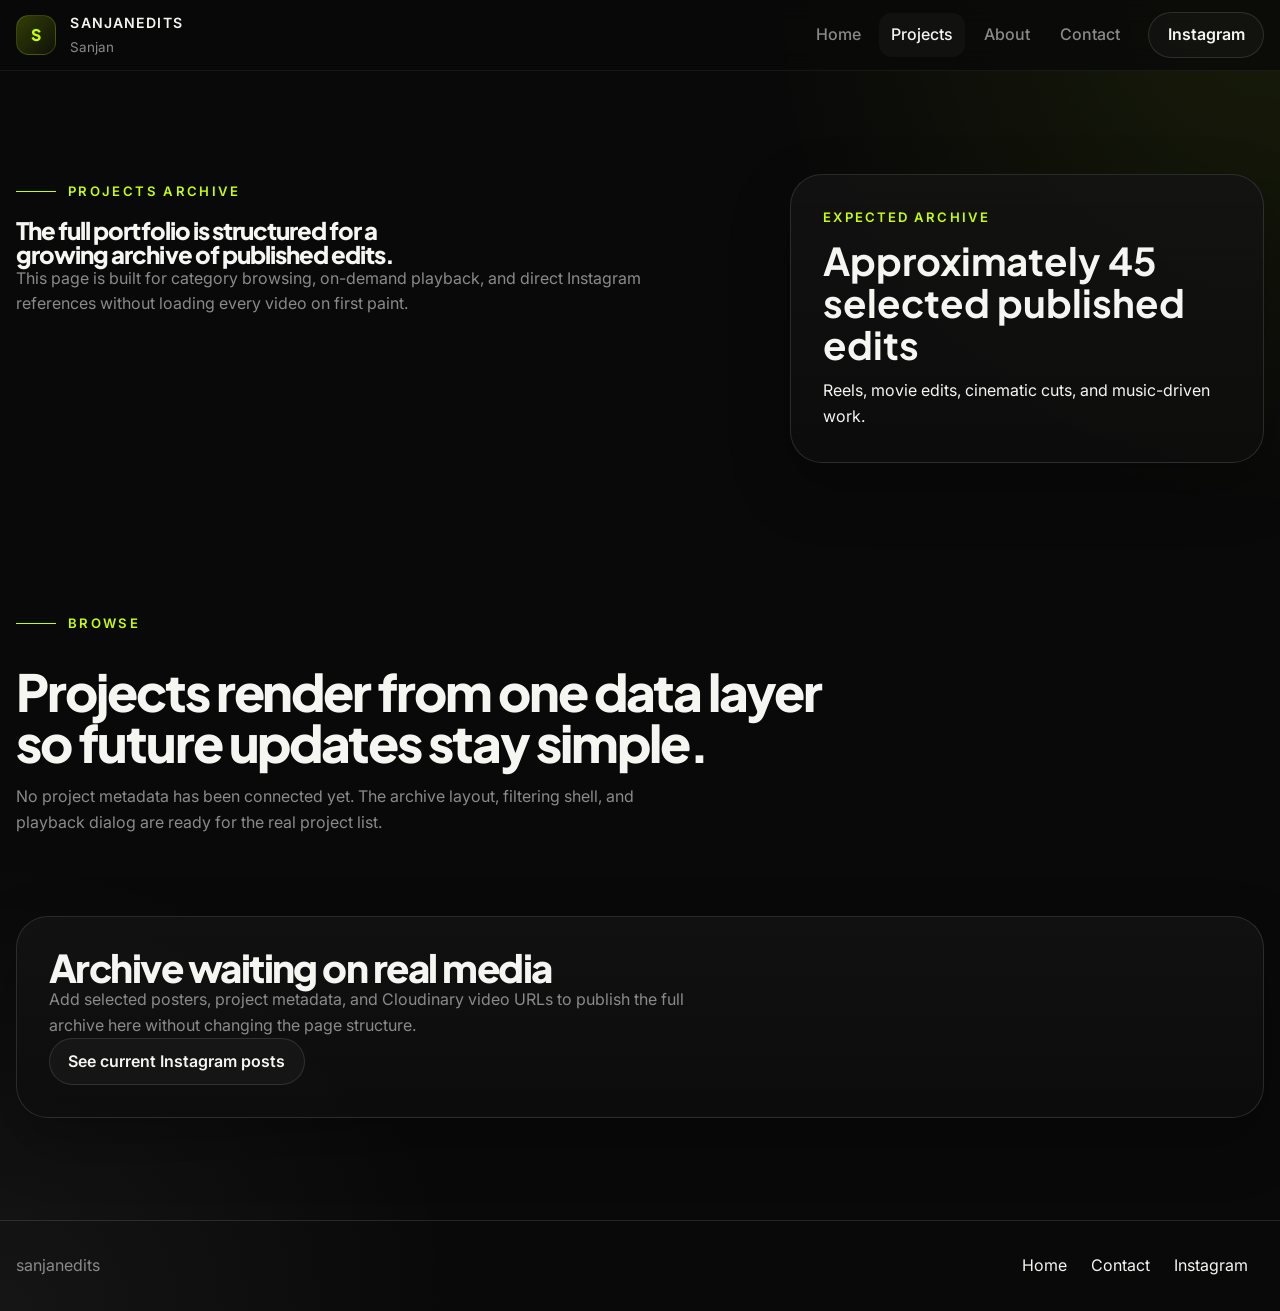
==== projects.html @ 279dae62 "My video editing portfolio" ====
<!doctype html>
<html lang="en">
<head>
    <meta charset="utf-8">
    <meta name="viewport" content="width=device-width, initial-scale=1">
    <title>Projects - sanjanedits</title>
    <meta
        name="description"
        content="Projects archive for sanjanedits, built to browse selected short-form, cinematic, movie, and music-driven edits."
    >
    <meta name="theme-color" content="#090909">
    <meta property="og:title" content="Projects - sanjanedits">
    <meta
        property="og:description"
        content="Projects archive for sanjanedits, built to browse selected short-form, cinematic, movie, and music-driven edits."
    >
    <meta property="og:type" content="website">
    <meta property="og:image" content="./assets/images/icons/social-preview.svg">
    <link rel="icon" href="./favicon.svg" type="image/svg+xml">
    <link rel="stylesheet" href="https://fonts.googleapis.com/css2?family=Inter:wght@400;500;600&family=Plus+Jakarta+Sans:wght@700;800&display=swap">
    <link rel="stylesheet" href="./css/base.css">
    <link rel="stylesheet" href="./css/layout.css">
    <link rel="stylesheet" href="./css/components.css">
    <link rel="stylesheet" href="./css/sections.css">
    <link rel="stylesheet" href="./css/animations.css">
    <link rel="stylesheet" href="./css/responsive.css">
</head>
<body class="page page--projects">
    <a class="skip-link" href="#main-content">Skip to main content</a>

    <header class="site-header">
        <div class="container site-header__inner">
            <a class="site-brand" href="./index.html" aria-label="sanjanedits home">
                <span class="site-brand__mark" aria-hidden="true">S</span>
                <span class="site-brand__text">
                    <span class="site-brand__name">sanjanedits</span>
                    <span class="site-brand__sub">Sanjan</span>
                </span>
            </a>

            <nav class="site-nav" aria-label="Primary" data-nav>
                <button
                    class="site-nav__toggle"
                    type="button"
                    aria-expanded="false"
                    aria-controls="site-nav-menu"
                    data-nav-toggle
                >
                    <span class="site-nav__toggle-line" aria-hidden="true"></span>
                    <span class="site-nav__toggle-label">Menu</span>
                </button>

                <div class="site-nav__panel" id="site-nav-menu" data-nav-panel>
                    <ul class="site-nav__list">
                        <li><a href="./index.html">Home</a></li>
                        <li><a href="./projects.html" aria-current="page">Projects</a></li>
                        <li><a href="./index.html#about">About</a></li>
                        <li><a href="./index.html#contact">Contact</a></li>
                    </ul>
                </div>
            </nav>

            <a class="button button--nav" href="https://www.instagram.com/sanjanedits/">Instagram</a>
        </div>
    </header>

    <main id="main-content">
        <section class="archive-hero section" aria-labelledby="archive-heading">
            <div class="container archive-hero__layout">
                <div class="archive-hero__content" data-reveal>
                    <p class="section-kicker">Projects Archive</p>
                    <h1 id="archive-heading">The full portfolio is structured for a growing archive of published edits.</h1>
                    <p>
                        This page is built for category browsing, on-demand playback, and direct Instagram references
                        without loading every video on first paint.
                    </p>
                </div>

                <div class="archive-hero__summary" data-reveal>
                    <p>Expected archive</p>
                    <strong>Approximately 45 selected published edits</strong>
                    <span>Reels, movie edits, cinematic cuts, and music-driven work.</span>
                </div>
            </div>
        </section>

        <section class="archive section" aria-labelledby="archive-grid-heading">
            <div class="container">
                <div class="section-heading" data-reveal>
                    <p class="section-kicker">Browse</p>
                    <h2 id="archive-grid-heading">Projects render from one data layer so future updates stay simple.</h2>
                    <p data-project-status>
                        No project metadata has been connected yet. The archive layout, filtering shell, and playback
                        dialog are ready for the real project list.
                    </p>
                </div>

                <div class="filter-bar" data-filter-bar></div>

                <div class="projects-grid projects-grid--empty" data-project-grid>
                    <article class="empty-state" data-reveal>
                        <h3>Archive waiting on real media</h3>
                        <p>
                            Add selected posters, project metadata, and Cloudinary video URLs to publish the full archive
                            here without changing the page structure.
                        </p>
                        <a class="button button--secondary" href="https://www.instagram.com/sanjanedits/">See current Instagram posts</a>
                    </article>
                </div>
            </div>
        </section>
    </main>

    <footer class="site-footer">
        <div class="container site-footer__inner">
            <p>sanjanedits</p>
            <nav aria-label="Footer">
                <ul class="site-footer__list">
                    <li><a href="./index.html">Home</a></li>
                    <li><a href="./index.html#contact">Contact</a></li>
                    <li><a href="https://www.instagram.com/sanjanedits/">Instagram</a></li>
                </ul>
            </nav>
        </div>
    </footer>

    <dialog class="video-dialog" id="video-dialog" aria-labelledby="video-dialog-title">
        <div class="video-dialog__surface">
            <button class="video-dialog__close" type="button" aria-label="Close video" data-action="close-video">
                Close
            </button>

            <div class="video-dialog__body">
                <div class="video-dialog__media">
                    <video
                        class="video-dialog__video"
                        controls
                        playsinline
                        preload="none"
                        data-video-element
                        hidden
                    ></video>

                    <div class="video-dialog__fallback" data-video-fallback>
                        <span class="video-dialog__fallback-mark">MEDIA SLOT</span>
                    </div>
                </div>

                <div class="video-dialog__content">
                    <p class="video-dialog__eyebrow" id="video-dialog-status">Portfolio playback</p>
                    <h2 class="video-dialog__title" id="video-dialog-title">Media slot</h2>
                    <p class="video-dialog__description" data-video-description>
                        Add a poster and Cloudinary delivery URL to publish this edit.
                    </p>

                    <div class="video-dialog__actions">
                        <button class="button button--secondary" type="button" data-video-retry hidden>Retry</button>
                        <a class="button button--text" href="https://www.instagram.com/sanjanedits/" data-video-instagram hidden>
                            View on Instagram
                        </a>
                    </div>
                </div>
            </div>
        </div>
    </dialog>

    <script type="module" src="./js/main.js"></script>
</body>
</html>
---- css/base.css ----
@layer reset, base, layout, components, sections, utilities, responsive;

@layer reset {
    *,
    *::before,
    *::after {
        box-sizing: border-box;
    }

    html {
        scroll-behavior: smooth;
    }

    body,
    h1,
    h2,
    h3,
    p,
    ul,
    dl {
        margin: 0;
    }

    ul {
        padding: 0;
        list-style: none;
    }

    img,
    svg,
    video {
        display: block;
        max-width: 100%;
    }

    button,
    input,
    textarea,
    select {
        font: inherit;
    }

    button {
        border: 0;
        background: none;
    }

    a {
        color: inherit;
        text-decoration: none;
    }
}

@layer base {
    :root {
        color-scheme: dark;

        --color-bg: #090909;
        --color-bg-elevated: #111111;
        --color-bg-soft: #171717;
        --color-line: rgba(245, 245, 242, 0.12);
        --color-line-strong: rgba(245, 245, 242, 0.2);
        --color-text-primary: #f5f5f2;
        --color-text-secondary: #8a8a8a;
        --color-accent: #c8ff00;
        --color-accent-soft: rgba(200, 255, 0, 0.12);
        --color-overlay: rgba(9, 9, 9, 0.78);

        --font-display: "Plus Jakarta Sans", "Segoe UI", sans-serif;
        --font-body: "Inter", "Segoe UI", sans-serif;

        --space-1: 0.25rem;
        --space-2: 0.5rem;
        --space-3: 0.75rem;
        --space-4: 1rem;
        --space-5: 1.5rem;
        --space-6: 2rem;
        --space-7: 3rem;
        --space-8: 4rem;
        --space-9: 6rem;
        --space-10: 8rem;

        --radius-sm: 0.5rem;
        --radius-md: 1rem;
        --radius-lg: 1.5rem;
        --radius-xl: 2rem;

        --container-max: 78rem;
        --content-max: 42rem;
        --header-height: 5rem;

        --shadow-soft: 0 24px 60px rgba(0, 0, 0, 0.28);
        --ease-standard: cubic-bezier(0.2, 0.8, 0.2, 1);
        --duration-fast: 180ms;
        --duration-medium: 260ms;
    }

    html {
        min-height: 100%;
        background:
            radial-gradient(circle at top right, rgba(200, 255, 0, 0.08), transparent 28%),
            radial-gradient(circle at bottom left, rgba(245, 245, 242, 0.05), transparent 25%),
            var(--color-bg);
    }

    body {
        min-height: 100dvh;
        background: transparent;
        color: var(--color-text-primary);
        font-family: var(--font-body);
        font-size: 1rem;
        line-height: 1.6;
        -webkit-font-smoothing: antialiased;
        text-rendering: optimizeLegibility;
    }

    main {
        display: block;
    }

    p {
        color: var(--color-text-secondary);
        max-width: 68ch;
    }

    h1,
    h2,
    h3 {
        font-family: var(--font-display);
        font-weight: 800;
        line-height: 1;
        letter-spacing: -0.04em;
        text-wrap: balance;
    }

    h2 {
        font-size: clamp(2rem, 4vw, 3.75rem);
    }

    h3 {
        font-size: clamp(1.3rem, 2vw, 1.8rem);
    }

    strong {
        color: var(--color-text-primary);
    }

    ::selection {
        background: var(--color-accent);
        color: var(--color-bg);
    }

    :focus-visible {
        outline: 2px solid var(--color-accent);
        outline-offset: 4px;
    }

    [id] {
        scroll-margin-top: calc(var(--header-height) + var(--space-6));
    }

    .skip-link {
        position: fixed;
        inset-block-start: var(--space-3);
        inset-inline-start: var(--space-3);
        z-index: 20;
        padding: 0.8rem 1rem;
        border-radius: var(--radius-sm);
        background: var(--color-accent);
        color: var(--color-bg);
        transform: translateY(-160%);
        transition: transform var(--duration-fast) var(--ease-standard);
    }

    .skip-link:focus-visible {
        transform: translateY(0);
        outline-color: var(--color-text-primary);
    }

    .section {
        padding-block: clamp(4rem, 8vw, 7rem);
    }

    .section-kicker {
        display: inline-flex;
        align-items: center;
        gap: var(--space-3);
        margin-block-end: var(--space-4);
        color: var(--color-accent);
        font-size: 0.82rem;
        font-weight: 600;
        letter-spacing: 0.18em;
        text-transform: uppercase;
    }

    .section-kicker::before {
        content: "";
        inline-size: 2.5rem;
        block-size: 1px;
        background: currentColor;
    }

    .section-heading {
        display: grid;
        gap: var(--space-4);
        margin-block-end: clamp(2rem, 4vw, 3rem);
    }

    .section-heading p:last-child {
        max-width: var(--content-max);
    }

    .chip {
        display: inline-flex;
        align-items: center;
        min-block-size: 2.5rem;
        padding-inline: 1rem;
        border: 1px solid var(--color-line);
        border-radius: 999px;
        background: rgba(255, 255, 255, 0.02);
        color: var(--color-text-primary);
        font-size: 0.92rem;
    }

    .fact-list {
        display: grid;
        gap: var(--space-3);
        margin-block-start: var(--space-5);
    }

    .fact-list li {
        position: relative;
        padding-inline-start: 1.5rem;
        color: var(--color-text-primary);
    }

    .fact-list li::before {
        content: "";
        position: absolute;
        inset-inline-start: 0;
        inset-block-start: 0.72em;
        inline-size: 0.5rem;
        block-size: 0.5rem;
        border-radius: 50%;
        background: var(--color-accent);
    }
}
---- css/layout.css ----
@layer layout {
    .container {
        width: min(100% - 2rem, var(--container-max));
        margin-inline: auto;
    }

    .site-header__inner,
    .site-footer__inner {
        display: grid;
        grid-template-columns: auto 1fr auto;
        align-items: center;
        gap: var(--space-4);
    }

    .hero__layout,
    .showreel__layout,
    .philosophy__layout,
    .about__layout,
    .archive-hero__layout {
        display: grid;
        gap: clamp(2rem, 5vw, 4rem);
    }

    .capabilities-grid,
    .featured-grid,
    .philosophy__points {
        display: grid;
        gap: clamp(1rem, 2vw, 1.5rem);
    }

    .featured-grid {
        grid-template-columns: repeat(12, minmax(0, 1fr));
    }

    .project-card--primary {
        grid-column: span 12;
    }

    .project-card {
        grid-column: span 12;
    }

    .projects-grid {
        display: grid;
        gap: clamp(1rem, 2vw, 1.5rem);
    }

    .contact__panel {
        display: grid;
        gap: clamp(1.5rem, 4vw, 3rem);
    }

    .filter-bar {
        display: flex;
        flex-wrap: wrap;
        gap: 0.75rem;
        margin-block-end: var(--space-6);
    }
}
---- css/components.css ----
@layer components {
    .site-header {
        position: sticky;
        inset-block-start: 0;
        z-index: 10;
        padding-block: var(--space-3);
        backdrop-filter: blur(12px);
        background: rgba(9, 9, 9, 0.8);
        border-block-end: 1px solid rgba(245, 245, 242, 0.06);
    }

    .site-footer {
        padding-block: var(--space-6);
        border-block-start: 1px solid var(--color-line);
    }

    .site-footer__inner {
        align-items: start;
    }

    .site-footer__list {
        display: flex;
        flex-wrap: wrap;
        justify-content: flex-end;
        gap: 1rem 1.5rem;
    }

    .site-brand {
        display: inline-flex;
        align-items: center;
        gap: 0.9rem;
        min-block-size: 2.75rem;
    }

    .site-brand__mark {
        display: grid;
        place-items: center;
        inline-size: 2.5rem;
        block-size: 2.5rem;
        border-radius: 0.8rem;
        background: linear-gradient(135deg, rgba(200, 255, 0, 0.22), rgba(200, 255, 0, 0.04));
        border: 1px solid rgba(200, 255, 0, 0.18);
        color: var(--color-accent);
        font-family: var(--font-display);
        font-weight: 800;
    }

    .site-brand__text {
        display: grid;
        gap: 0.1rem;
    }

    .site-brand__name {
        color: var(--color-text-primary);
        font-weight: 600;
        letter-spacing: 0.08em;
        text-transform: uppercase;
        font-size: 0.88rem;
    }

    .site-brand__sub {
        color: var(--color-text-secondary);
        font-size: 0.84rem;
    }

    .site-nav {
        justify-self: end;
        position: relative;
    }

    .site-nav__toggle {
        display: inline-flex;
        align-items: center;
        gap: 0.75rem;
        min-block-size: 2.75rem;
        padding-inline: 1rem;
        border: 1px solid var(--color-line);
        border-radius: 999px;
        color: var(--color-text-primary);
        cursor: pointer;
    }

    .site-nav__toggle-line {
        position: relative;
        inline-size: 1.15rem;
        block-size: 1px;
        background: currentColor;
    }

    .site-nav__toggle-line::before,
    .site-nav__toggle-line::after {
        content: "";
        position: absolute;
        inset-inline-start: 0;
        inline-size: 1.15rem;
        block-size: 1px;
        background: currentColor;
    }

    .site-nav__toggle-line::before {
        inset-block-start: -0.32rem;
    }

    .site-nav__toggle-line::after {
        inset-block-start: 0.32rem;
    }

    .site-nav__panel {
        position: absolute;
        inset-inline: 1rem;
        inset-block-start: calc(100% - 0.5rem);
        display: none;
        padding: 1rem;
        border: 1px solid var(--color-line);
        border-radius: var(--radius-lg);
        background: rgba(17, 17, 17, 0.96);
        box-shadow: var(--shadow-soft);
    }

    .site-nav.is-open .site-nav__panel {
        display: block;
    }

    .site-nav__list {
        display: grid;
        gap: 0.5rem;
    }

    .site-nav__list a {
        display: inline-flex;
        align-items: center;
        min-block-size: 2.75rem;
        padding-inline: 0.75rem;
        border-radius: 0.8rem;
        color: var(--color-text-secondary);
        font-weight: 500;
    }

    .site-nav__list a[aria-current="page"],
    .site-nav__list a:hover {
        background: rgba(255, 255, 255, 0.03);
        color: var(--color-text-primary);
    }

    .button {
        display: inline-flex;
        align-items: center;
        justify-content: center;
        gap: 0.5rem;
        min-block-size: 2.9rem;
        padding-inline: 1.15rem;
        border: 1px solid transparent;
        border-radius: 999px;
        font-weight: 600;
        transition:
            transform var(--duration-fast) var(--ease-standard),
            background-color var(--duration-fast) var(--ease-standard),
            border-color var(--duration-fast) var(--ease-standard),
            color var(--duration-fast) var(--ease-standard);
    }

    .button:hover {
        transform: translateY(-1px);
    }

    .button--primary {
        background: var(--color-accent);
        color: var(--color-bg);
    }

    .button--secondary {
        border-color: var(--color-line);
        background: rgba(255, 255, 255, 0.03);
        color: var(--color-text-primary);
    }

    .button--text {
        min-block-size: 2.75rem;
        padding-inline: 0.15rem;
        border: 0;
        border-radius: 0;
        color: var(--color-text-primary);
        justify-content: flex-start;
    }

    .button--nav {
        display: none;
        border-color: var(--color-line);
        background: rgba(255, 255, 255, 0.03);
    }

    .project-card,
    .capability-card,
    .philosophy__point,
    .hero__board,
    .archive-hero__summary,
    .contact__panel,
    .empty-state {
        border: 1px solid var(--color-line);
        border-radius: var(--radius-xl);
        background:
            linear-gradient(180deg, rgba(255, 255, 255, 0.03), rgba(255, 255, 255, 0.01)),
            rgba(10, 10, 10, 0.8);
        box-shadow: var(--shadow-soft);
    }

    .project-card {
        display: grid;
        gap: var(--space-4);
        padding: 1rem;
    }

    .project-card__media {
        overflow: hidden;
        aspect-ratio: 9 / 16;
        border-radius: calc(var(--radius-xl) - 0.5rem);
        background:
            linear-gradient(160deg, rgba(245, 245, 242, 0.08), rgba(255, 255, 255, 0.01)),
            linear-gradient(180deg, rgba(200, 255, 0, 0.08), rgba(17, 17, 17, 0.95));
        border: 1px solid rgba(255, 255, 255, 0.05);
        transition: transform var(--duration-fast) var(--ease-standard);
    }

    .project-card__image {
        inline-size: 100%;
        block-size: 100%;
        object-fit: cover;
    }

    .project-card__placeholder {
        position: relative;
        display: grid;
        place-items: end start;
        inline-size: 100%;
        block-size: 100%;
        padding: 1rem;
        background:
            radial-gradient(circle at top right, rgba(200, 255, 0, 0.22), transparent 35%),
            linear-gradient(180deg, transparent 0%, rgba(9, 9, 9, 0.82) 100%);
    }

    .project-card__serial {
        position: absolute;
        inset-block-start: 1rem;
        inset-inline-start: 1rem;
        color: rgba(245, 245, 242, 0.28);
        font-family: var(--font-display);
        font-size: clamp(2.8rem, 8vw, 5rem);
        font-weight: 800;
        line-height: 1;
    }

    .project-card__marker {
        align-self: end;
        padding: 0.45rem 0.8rem;
        border: 1px solid rgba(200, 255, 0, 0.18);
        border-radius: 999px;
        background: rgba(9, 9, 9, 0.55);
        color: var(--color-accent);
        font-size: 0.78rem;
        font-weight: 600;
        letter-spacing: 0.12em;
        text-transform: uppercase;
    }

    .project-card__meta {
        display: grid;
        gap: 0.7rem;
    }

    .project-card__category {
        color: var(--color-accent);
        font-size: 0.78rem;
        font-weight: 600;
        letter-spacing: 0.16em;
        text-transform: uppercase;
    }

    .project-card__title {
        font-size: clamp(1.4rem, 2.2vw, 2rem);
    }

    .project-card__text {
        color: var(--color-text-secondary);
    }

    .capability-card,
    .philosophy__point,
    .empty-state {
        padding: clamp(1.25rem, 2.5vw, 2rem);
    }

    .capability-card,
    .philosophy__point {
        display: grid;
        gap: 0.75rem;
    }

    .empty-state {
        gap: 1rem;
        text-align: left;
    }

    .empty-state h3 {
        font-size: clamp(1.6rem, 3vw, 2.4rem);
    }

    .hero__board {
        display: grid;
        gap: clamp(1.5rem, 4vw, 2.5rem);
        padding: clamp(1.25rem, 4vw, 2rem);
    }

    .hero__board-label {
        color: var(--color-text-secondary);
        font-size: 0.8rem;
        letter-spacing: 0.18em;
        text-transform: uppercase;
    }

    .hero__board-line {
        color: var(--color-text-primary);
        font-family: var(--font-display);
        font-size: clamp(2rem, 6vw, 4rem);
        font-weight: 800;
        line-height: 0.94;
    }

    .hero__stats {
        display: grid;
        gap: 1rem;
    }

    .hero__stat {
        display: grid;
        gap: 0.35rem;
        padding-block-start: 0.9rem;
        border-block-start: 1px solid var(--color-line);
    }

    .hero__stat dt {
        color: var(--color-text-secondary);
        font-size: 0.82rem;
        letter-spacing: 0.1em;
        text-transform: uppercase;
    }

    .hero__stat dd {
        color: var(--color-text-primary);
        font-family: var(--font-display);
        font-size: clamp(1.5rem, 4vw, 2.2rem);
        font-weight: 800;
    }

    .hero__chips {
        display: flex;
        flex-wrap: wrap;
        gap: 0.75rem;
    }

    .showreel__frame {
        display: grid;
        gap: 1.25rem;
        padding: clamp(1rem, 2vw, 1.5rem);
        border: 1px solid var(--color-line);
        border-radius: var(--radius-xl);
        background:
            linear-gradient(180deg, rgba(255, 255, 255, 0.03), rgba(255, 255, 255, 0)),
            rgba(10, 10, 10, 0.82);
    }

    .showreel__poster {
        aspect-ratio: 16 / 9;
        border-radius: calc(var(--radius-xl) - 0.5rem);
        border: 1px solid rgba(255, 255, 255, 0.05);
        background:
            radial-gradient(circle at top right, rgba(200, 255, 0, 0.18), transparent 26%),
            linear-gradient(135deg, rgba(255, 255, 255, 0.03), rgba(255, 255, 255, 0.01)),
            #111111;
        display: grid;
        place-items: end start;
        padding: 1rem;
    }

    .showreel__poster-mark {
        color: var(--color-accent);
        font-size: 0.82rem;
        letter-spacing: 0.2em;
        text-transform: uppercase;
    }

    .showreel__copy {
        display: grid;
        gap: 1rem;
    }

    .about__mark {
        display: grid;
        place-items: center;
        min-block-size: clamp(16rem, 40vw, 26rem);
        border: 1px solid var(--color-line);
        border-radius: var(--radius-xl);
        background:
            radial-gradient(circle at center, rgba(200, 255, 0, 0.14), transparent 34%),
            linear-gradient(180deg, rgba(255, 255, 255, 0.03), rgba(255, 255, 255, 0.01)),
            #101010;
        box-shadow: var(--shadow-soft);
    }

    .about__mark span {
        color: var(--color-text-primary);
        font-family: var(--font-display);
        font-size: clamp(5rem, 20vw, 11rem);
        font-weight: 800;
        line-height: 1;
    }

    .contact__panel {
        padding: clamp(1.5rem, 4vw, 2.5rem);
    }

    .contact__actions {
        display: grid;
        gap: 1rem;
        align-content: start;
    }

    .contact__note {
        color: var(--color-text-secondary);
        font-size: 0.95rem;
    }

    .archive-hero__summary {
        display: grid;
        gap: 0.75rem;
        padding: clamp(1.5rem, 4vw, 2rem);
    }

    .archive-hero__summary p {
        color: var(--color-accent);
        font-size: 0.82rem;
        font-weight: 600;
        letter-spacing: 0.16em;
        text-transform: uppercase;
    }

    .archive-hero__summary strong {
        font-family: var(--font-display);
        font-size: clamp(1.5rem, 4vw, 2.4rem);
        line-height: 1.1;
    }

    .filter-button {
        border-color: var(--color-line);
        background: rgba(255, 255, 255, 0.02);
        color: var(--color-text-secondary);
    }

    .filter-button[aria-pressed="true"] {
        border-color: rgba(200, 255, 0, 0.26);
        background: rgba(200, 255, 0, 0.12);
        color: var(--color-text-primary);
    }

    .video-dialog {
        inline-size: min(100% - 1rem, 72rem);
        padding: 0;
        border: 1px solid var(--color-line);
        border-radius: var(--radius-xl);
        background: #0d0d0d;
        color: var(--color-text-primary);
    }

    .video-dialog::backdrop {
        background: rgba(0, 0, 0, 0.85);
    }

    .video-dialog__surface {
        padding: clamp(1rem, 2vw, 1.25rem);
    }

    .video-dialog__close {
        justify-self: end;
        display: inline-flex;
        min-block-size: 2.6rem;
        padding-inline: 0.95rem;
        border: 1px solid var(--color-line);
        border-radius: 999px;
        color: var(--color-text-primary);
        cursor: pointer;
    }

    .video-dialog__body {
        display: grid;
        gap: 1rem;
        margin-block-start: 1rem;
    }

    .video-dialog__media {
        overflow: hidden;
        aspect-ratio: 9 / 16;
        border-radius: calc(var(--radius-xl) - 0.5rem);
        background:
            radial-gradient(circle at top right, rgba(200, 255, 0, 0.18), transparent 28%),
            #111111;
        border: 1px solid rgba(255, 255, 255, 0.06);
    }

    .video-dialog__video {
        inline-size: 100%;
        block-size: 100%;
        object-fit: cover;
        background: #000;
    }

    .video-dialog__fallback {
        display: grid;
        place-items: end start;
        inline-size: 100%;
        block-size: 100%;
        padding: 1rem;
        background:
            linear-gradient(180deg, transparent 0%, rgba(9, 9, 9, 0.88) 100%),
            radial-gradient(circle at top right, rgba(200, 255, 0, 0.16), transparent 28%);
    }

    .video-dialog__fallback-mark {
        color: var(--color-accent);
        font-size: 0.82rem;
        letter-spacing: 0.16em;
        text-transform: uppercase;
    }

    .video-dialog__content {
        display: grid;
        gap: 0.85rem;
        padding-block-end: 0.5rem;
    }

    .video-dialog__eyebrow {
        color: var(--color-accent);
        font-size: 0.82rem;
        font-weight: 600;
        letter-spacing: 0.16em;
        text-transform: uppercase;
    }

    .video-dialog__title {
        font-size: clamp(1.8rem, 4vw, 2.8rem);
    }

    .video-dialog__actions {
        display: flex;
        flex-wrap: wrap;
        gap: 0.75rem;
        margin-block-start: 0.5rem;
    }
}
---- css/sections.css ----
@layer sections {
    .hero {
        padding-block-start: clamp(3rem, 6vw, 5rem);
    }

    .hero__content {
        display: grid;
        gap: var(--space-5);
    }

    .hero__title {
        font-size: clamp(3.5rem, 10vw, 7.8rem);
        max-width: 11ch;
    }

    .hero__intro {
        font-size: clamp(1.05rem, 2vw, 1.2rem);
        max-width: 36rem;
    }

    .hero__actions {
        display: flex;
        flex-wrap: wrap;
        gap: 0.9rem;
    }

    .selected-work .section-heading {
        max-width: 46rem;
    }

    .project-card--primary {
        padding: clamp(1rem, 2vw, 1.25rem);
    }

    .capabilities-grid {
        grid-template-columns: 1fr;
    }

    .about__content {
        align-self: center;
    }

    .archive-hero {
        padding-block-end: var(--space-7);
    }
}
---- css/animations.css ----
@layer utilities {
    [data-reveal] {
        opacity: 0;
        transform: translateY(24px);
        transition:
            opacity var(--duration-medium) var(--ease-standard),
            transform var(--duration-medium) var(--ease-standard);
    }

    [data-reveal].is-visible {
        opacity: 1;
        transform: translateY(0);
    }

    .project-card,
    .capability-card,
    .philosophy__point,
    .button,
    .site-nav__list a,
    .showreel__frame,
    .video-dialog__close {
        transition:
            transform var(--duration-fast) var(--ease-standard),
            border-color var(--duration-fast) var(--ease-standard),
            background-color var(--duration-fast) var(--ease-standard),
            color var(--duration-fast) var(--ease-standard);
    }

    @media (hover: hover) and (pointer: fine) {
        .project-card:hover,
        .capability-card:hover,
        .philosophy__point:hover,
        .showreel__frame:hover {
            transform: translateY(-4px);
            border-color: var(--color-line-strong);
        }

        .project-card:hover .project-card__media {
            transform: scale(1.01);
        }
    }

    @media (prefers-reduced-motion: reduce) {
        html {
            scroll-behavior: auto;
        }

        [data-reveal] {
            opacity: 1;
            transform: none;
            transition: none;
        }

        .project-card,
        .capability-card,
        .philosophy__point,
        .button,
        .site-nav__list a,
        .showreel__frame,
        .video-dialog__close,
        .project-card__media {
            transition: none;
        }
    }
}
---- css/responsive.css ----
@layer responsive {
    @media (width >= 48rem) {
        .site-nav__toggle {
            display: none;
        }

        .site-nav__panel {
            position: static;
            display: block;
            padding: 0;
            border: 0;
            background: transparent;
            box-shadow: none;
        }

        .site-nav__list {
            display: flex;
            align-items: center;
            gap: 0.4rem;
        }

        .button--nav {
            display: inline-flex;
        }

        .hero__layout,
        .archive-hero__layout {
            grid-template-columns: minmax(0, 1.2fr) minmax(20rem, 0.8fr);
            align-items: start;
        }

        .showreel__layout,
        .about__layout,
        .contact__panel {
            grid-template-columns: minmax(0, 1fr) minmax(18rem, 0.9fr);
            align-items: start;
        }

        .philosophy__layout {
            grid-template-columns: minmax(0, 0.95fr) minmax(0, 1.05fr);
            align-items: start;
        }

        .capabilities-grid {
            grid-template-columns: repeat(3, minmax(0, 1fr));
        }

        .project-card--primary {
            grid-column: span 7;
        }

        .project-card {
            grid-column: span 5;
        }

        .projects-grid:not(.projects-grid--empty) {
            grid-template-columns: repeat(2, minmax(0, 1fr));
        }

        .video-dialog__body {
            grid-template-columns: minmax(20rem, 0.9fr) minmax(0, 1.1fr);
            align-items: start;
        }
    }

    @media (width >= 72rem) {
        .featured-grid {
            align-items: start;
        }

        .project-card--primary {
            grid-column: span 6;
            grid-row: span 2;
            align-self: stretch;
        }

        .project-card {
            grid-column: span 3;
        }

        .projects-grid:not(.projects-grid--empty) {
            grid-template-columns: repeat(3, minmax(0, 1fr));
        }
    }

    @media (width < 30rem) {
        .site-header__inner,
        .site-footer__inner {
            grid-template-columns: 1fr;
        }

        .site-nav {
            justify-self: stretch;
        }

        .site-nav__panel {
            inset-inline: 0;
        }

        .hero__actions,
        .video-dialog__actions {
            align-items: stretch;
            flex-direction: column;
        }

        .button {
            inline-size: 100%;
        }
    }
}
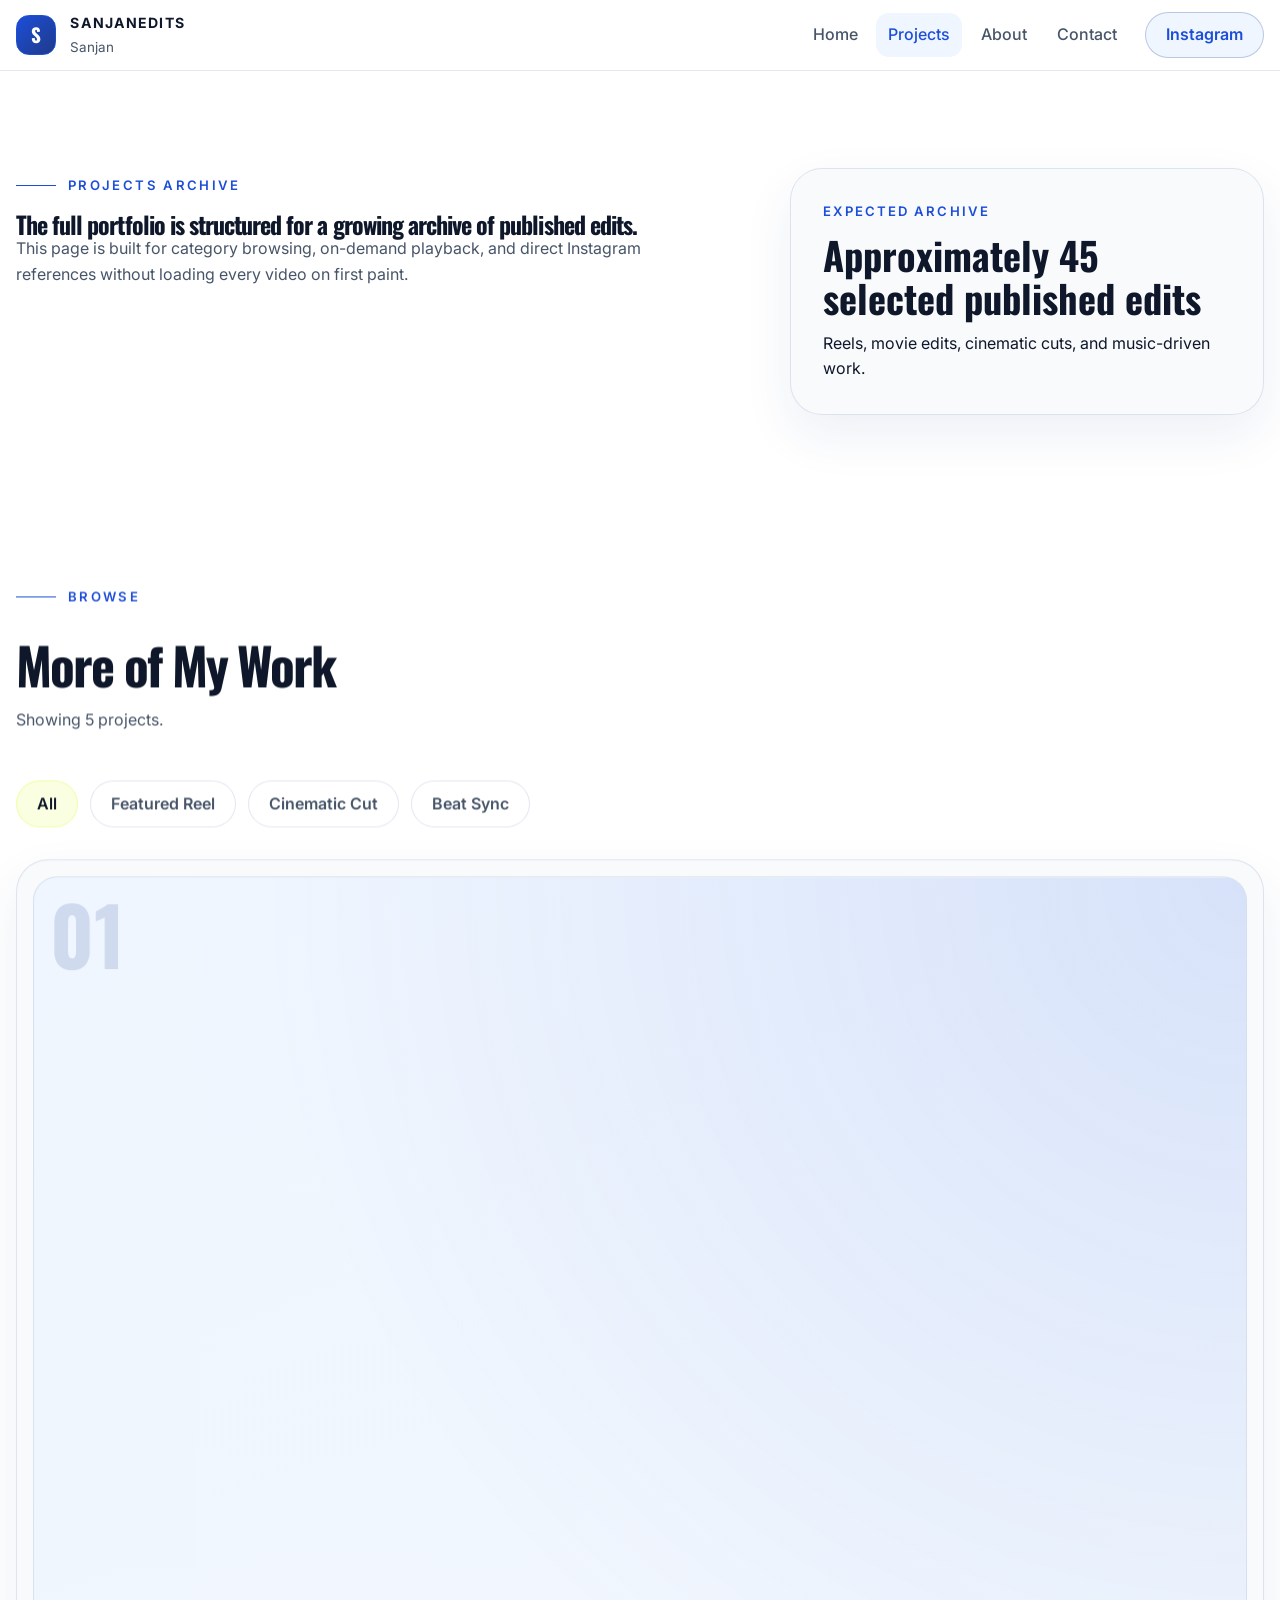
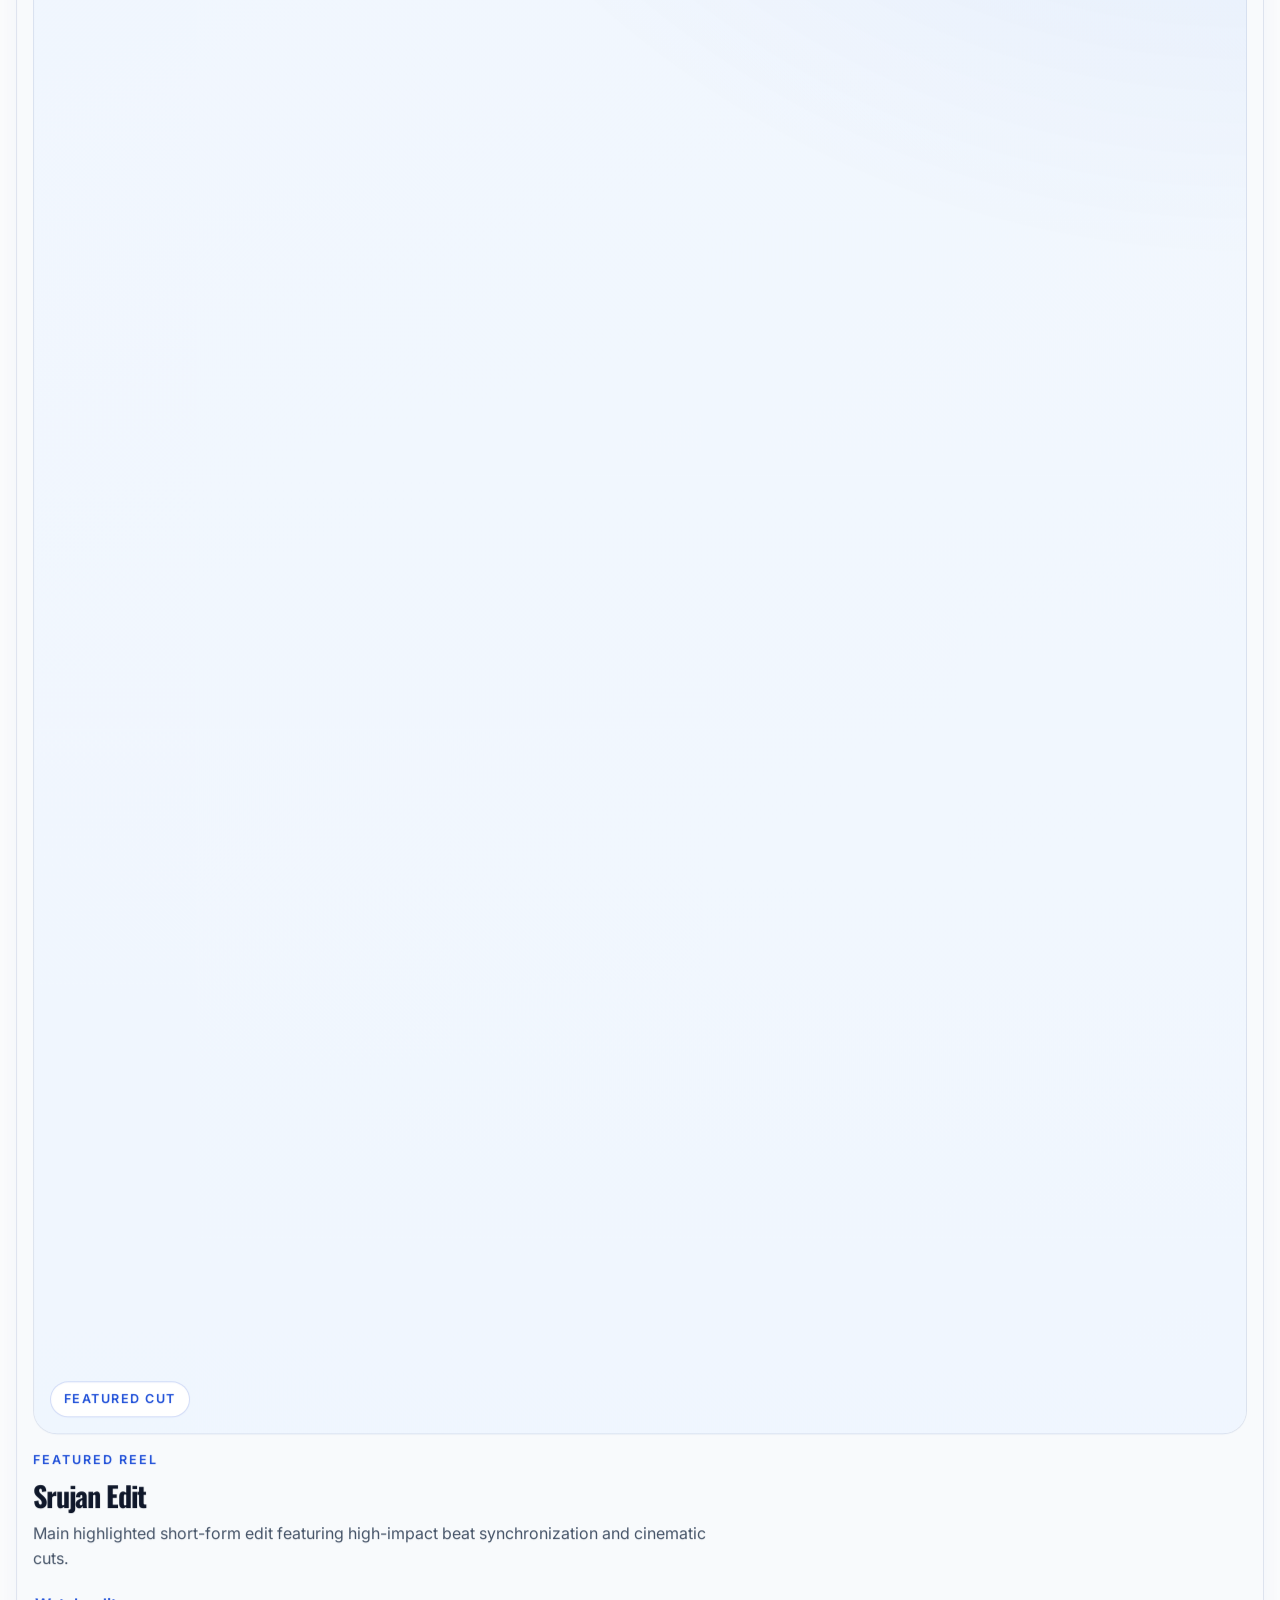
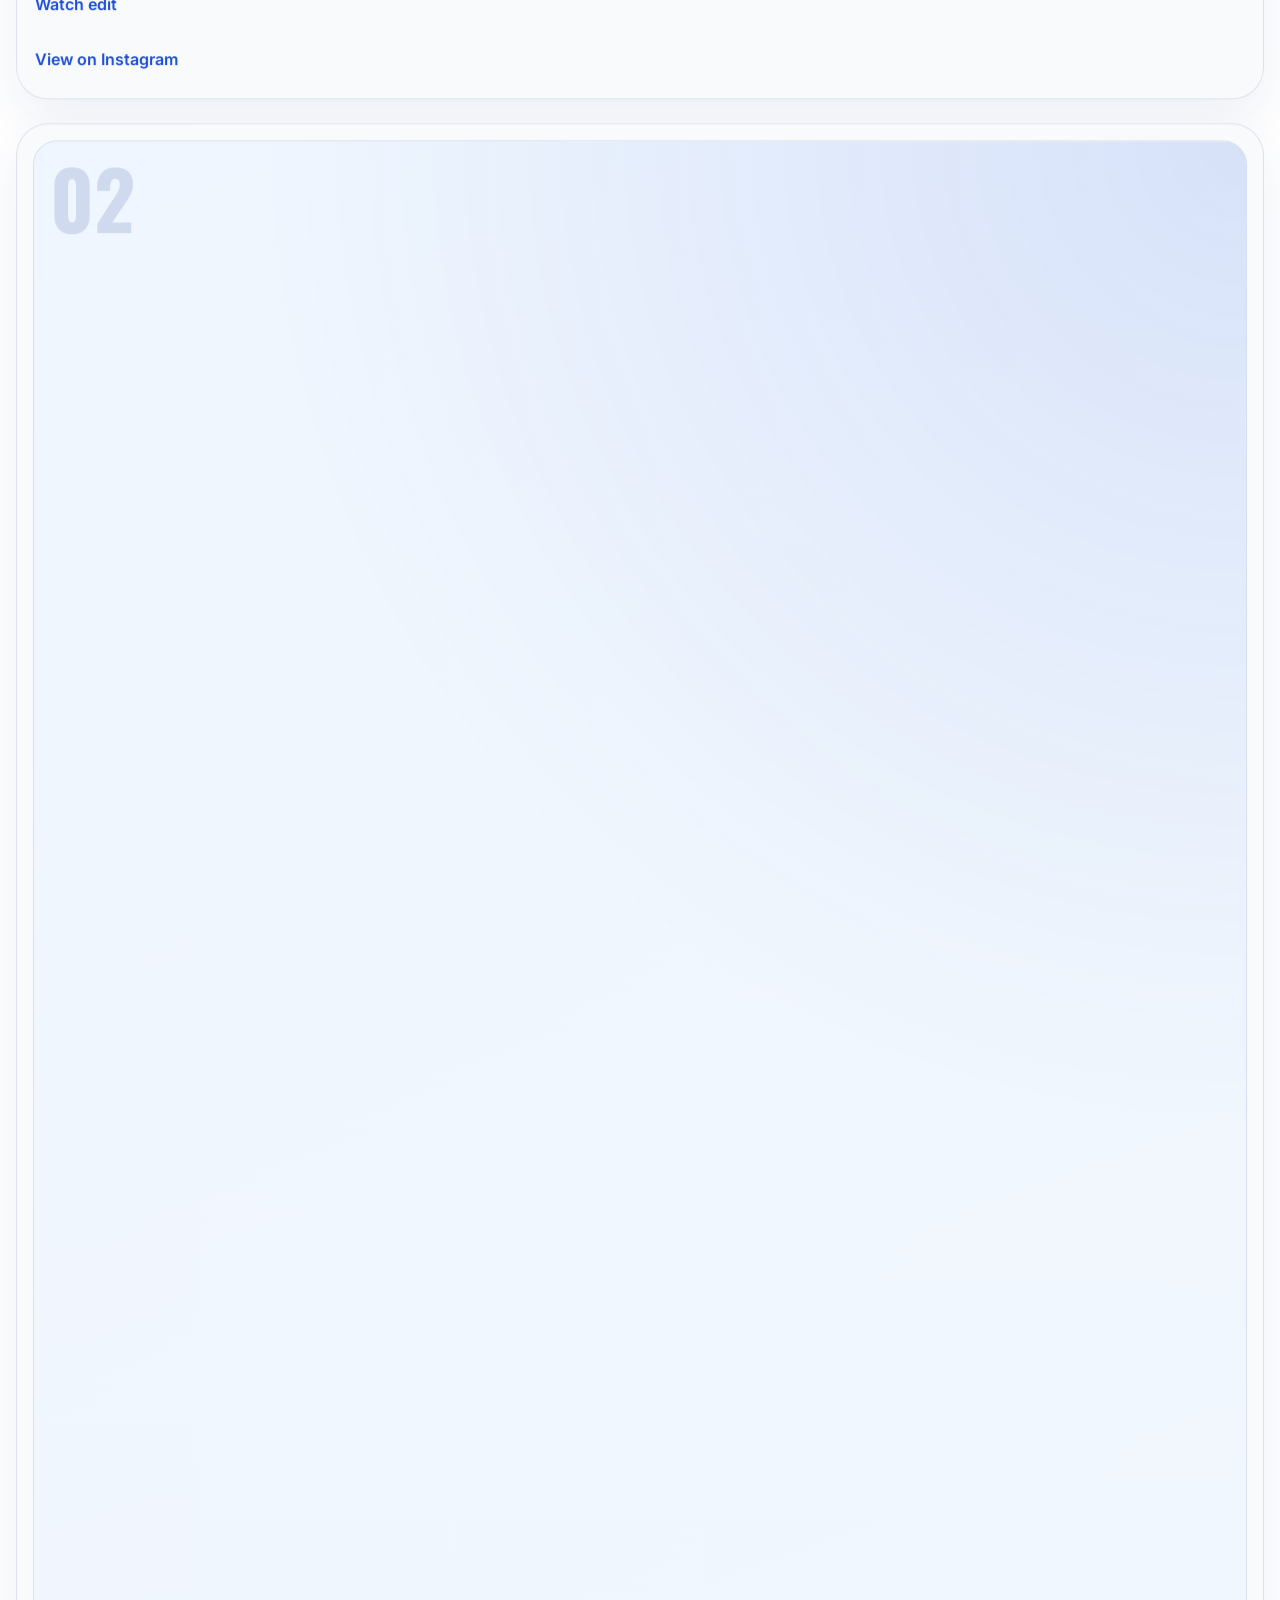
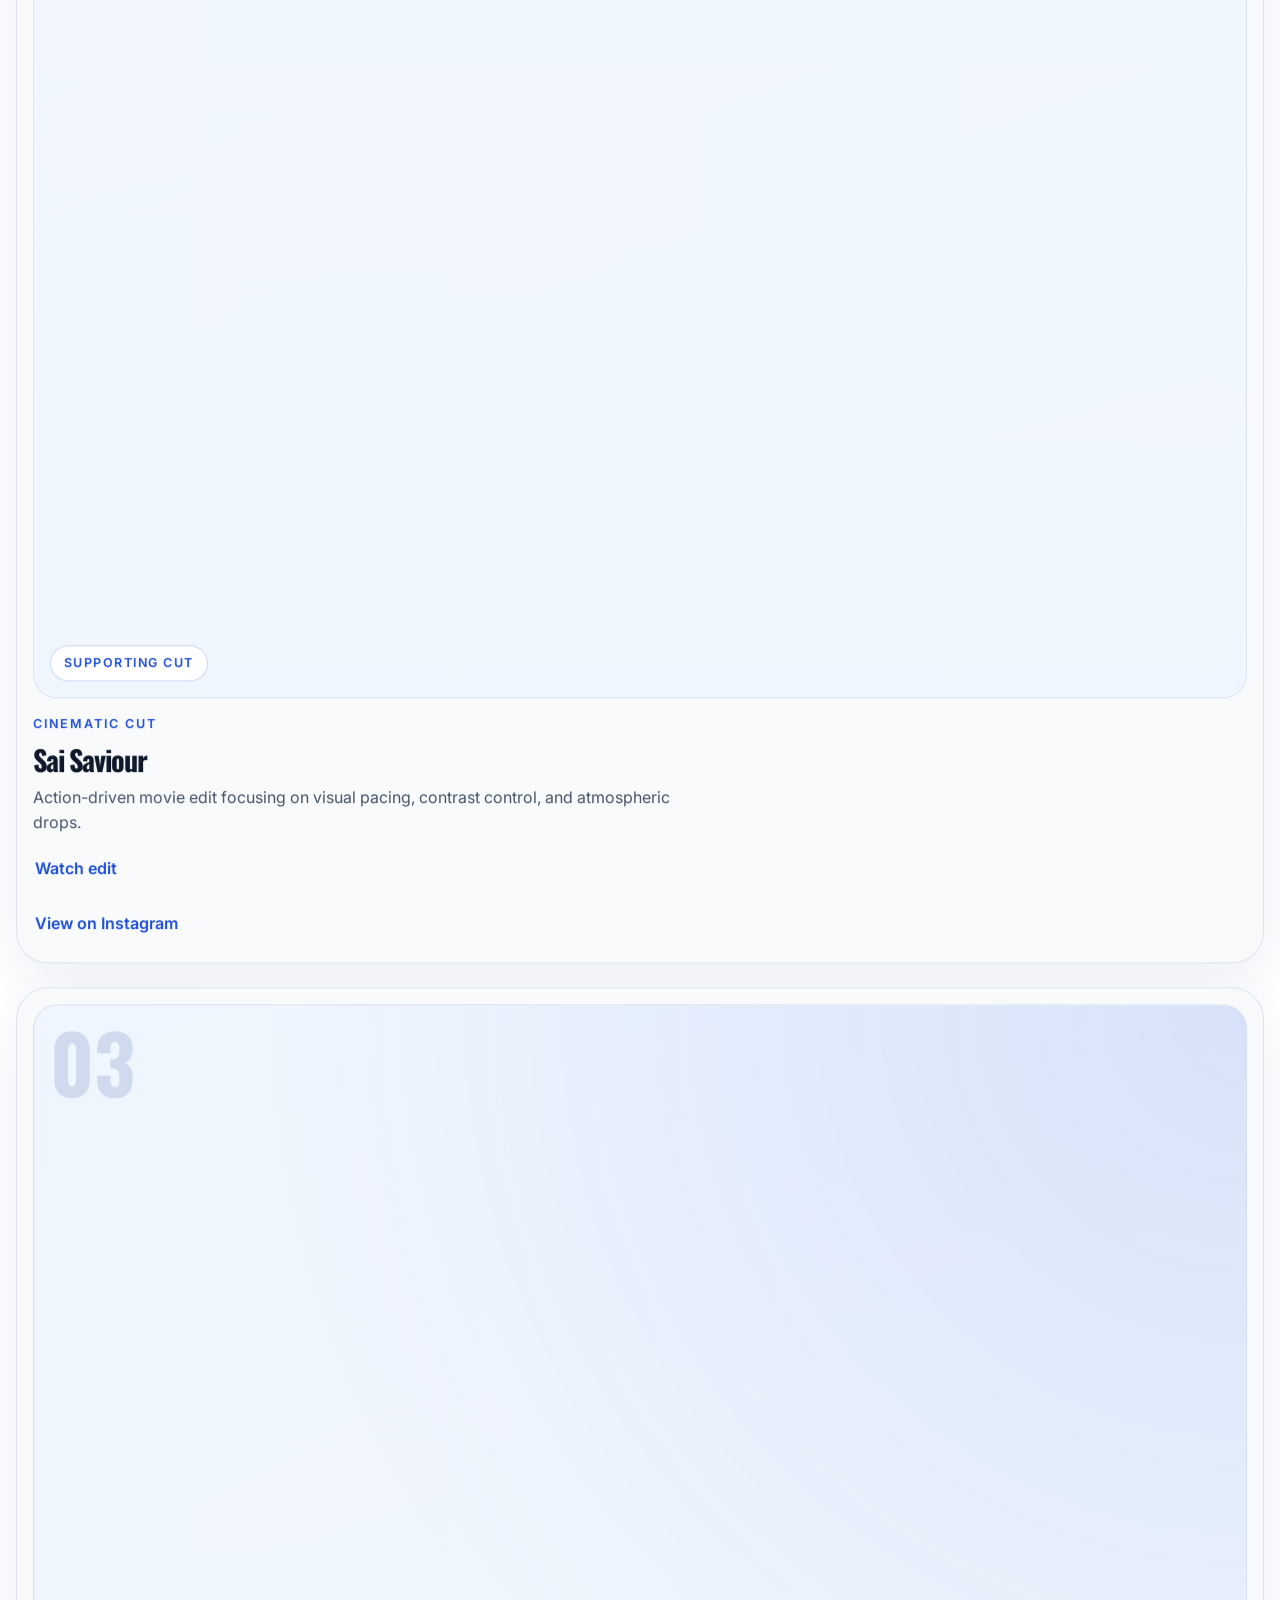
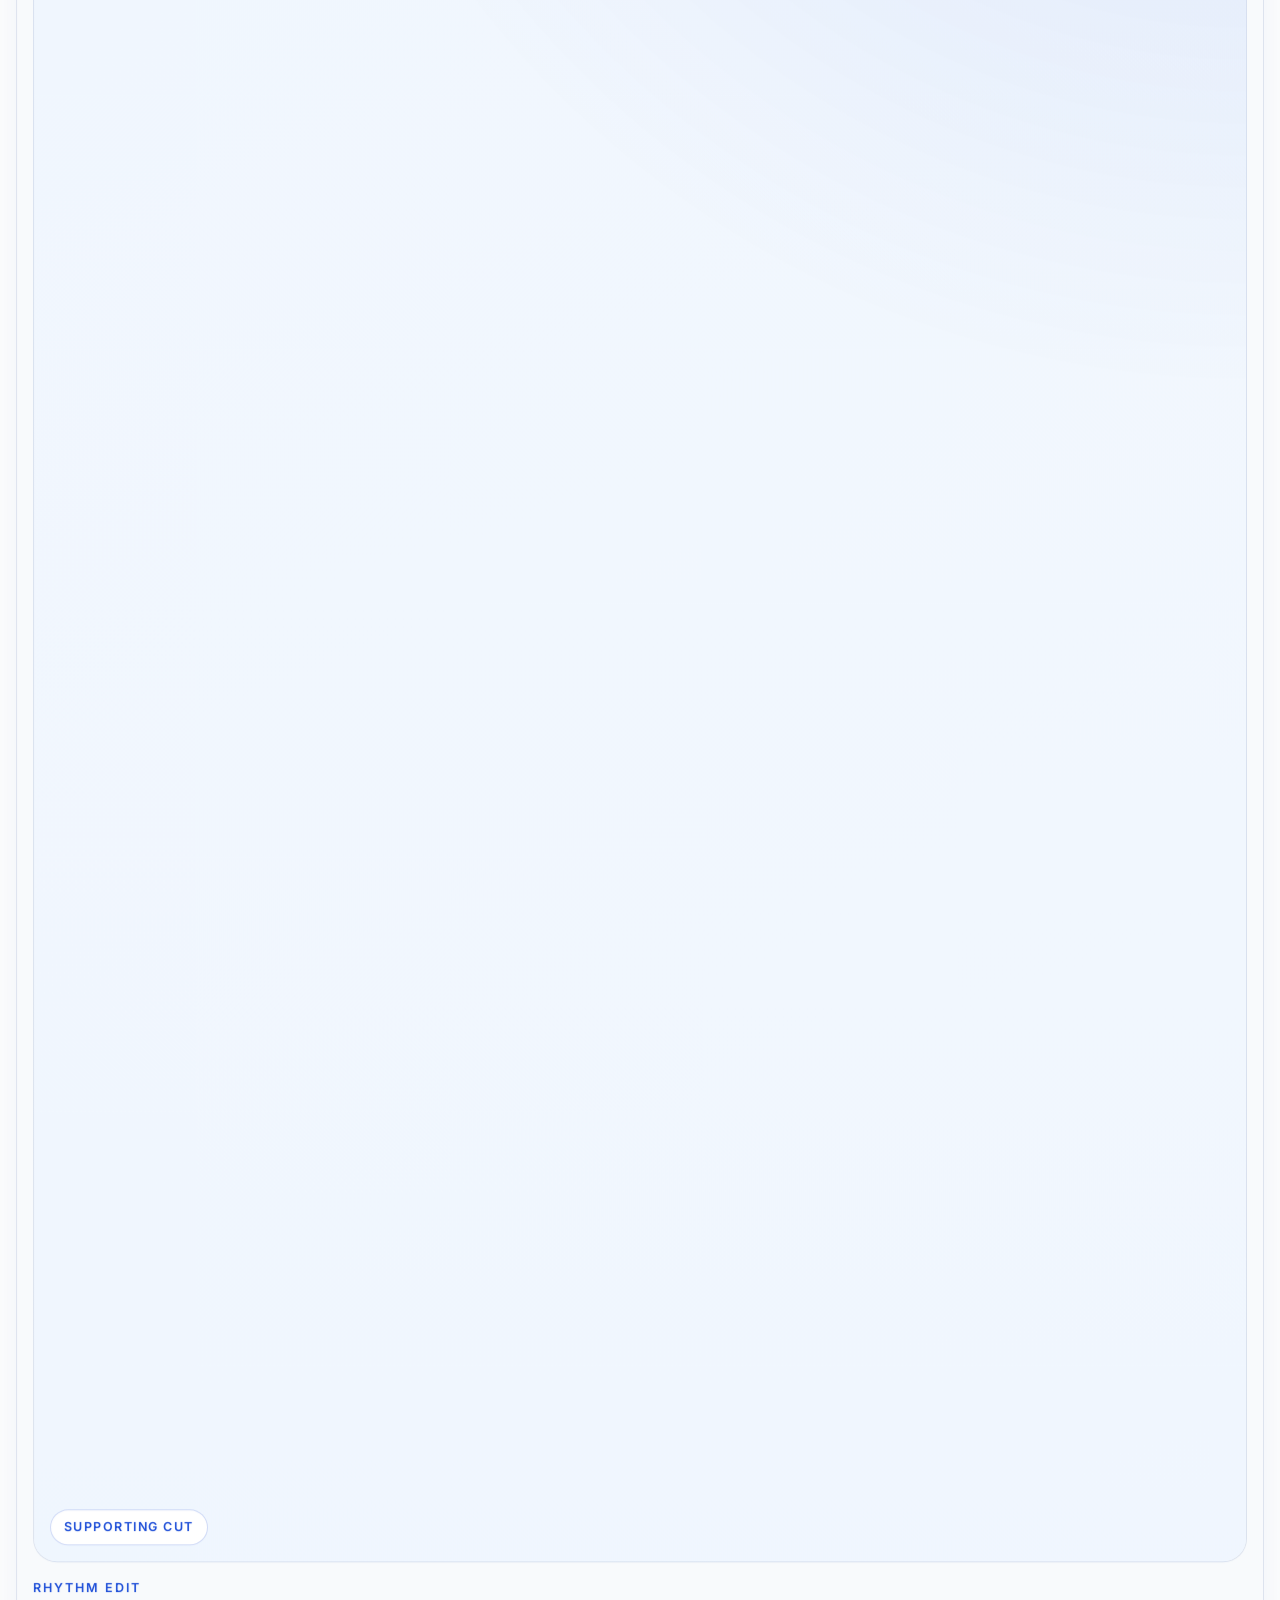
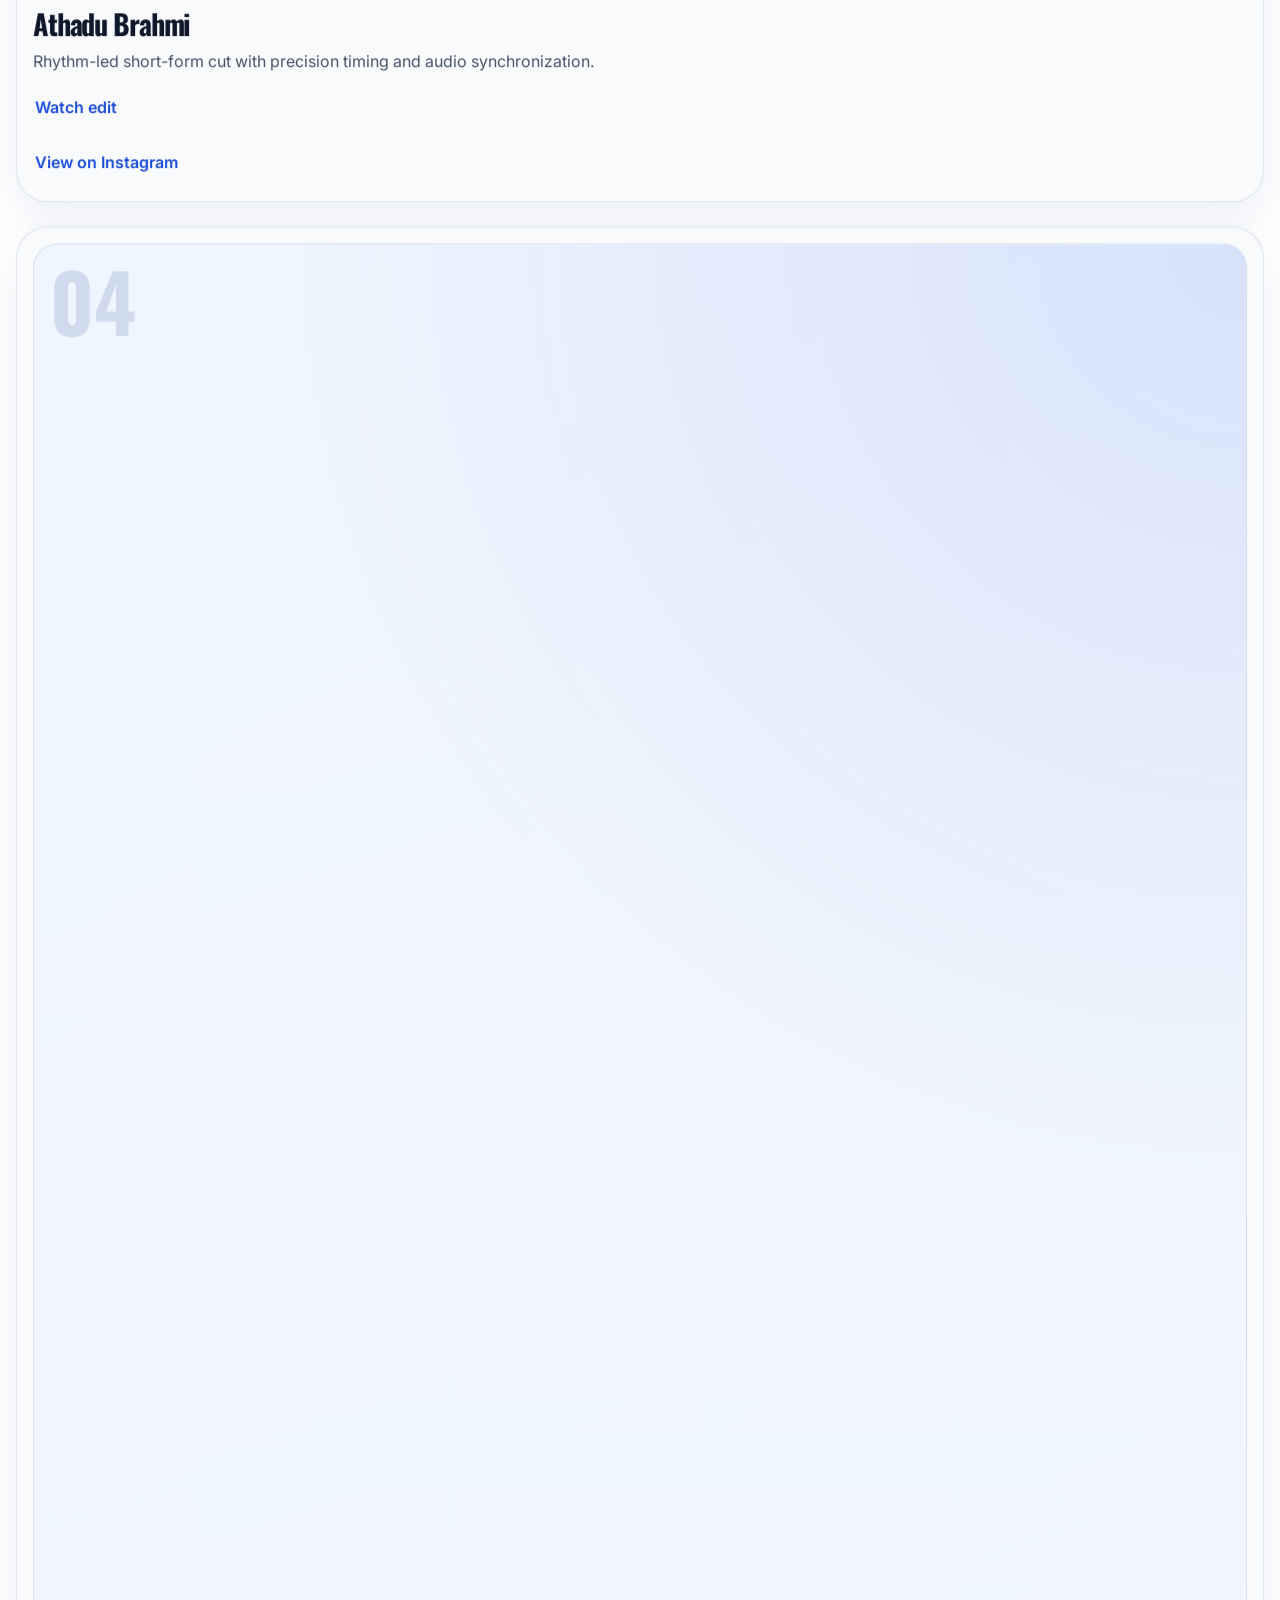
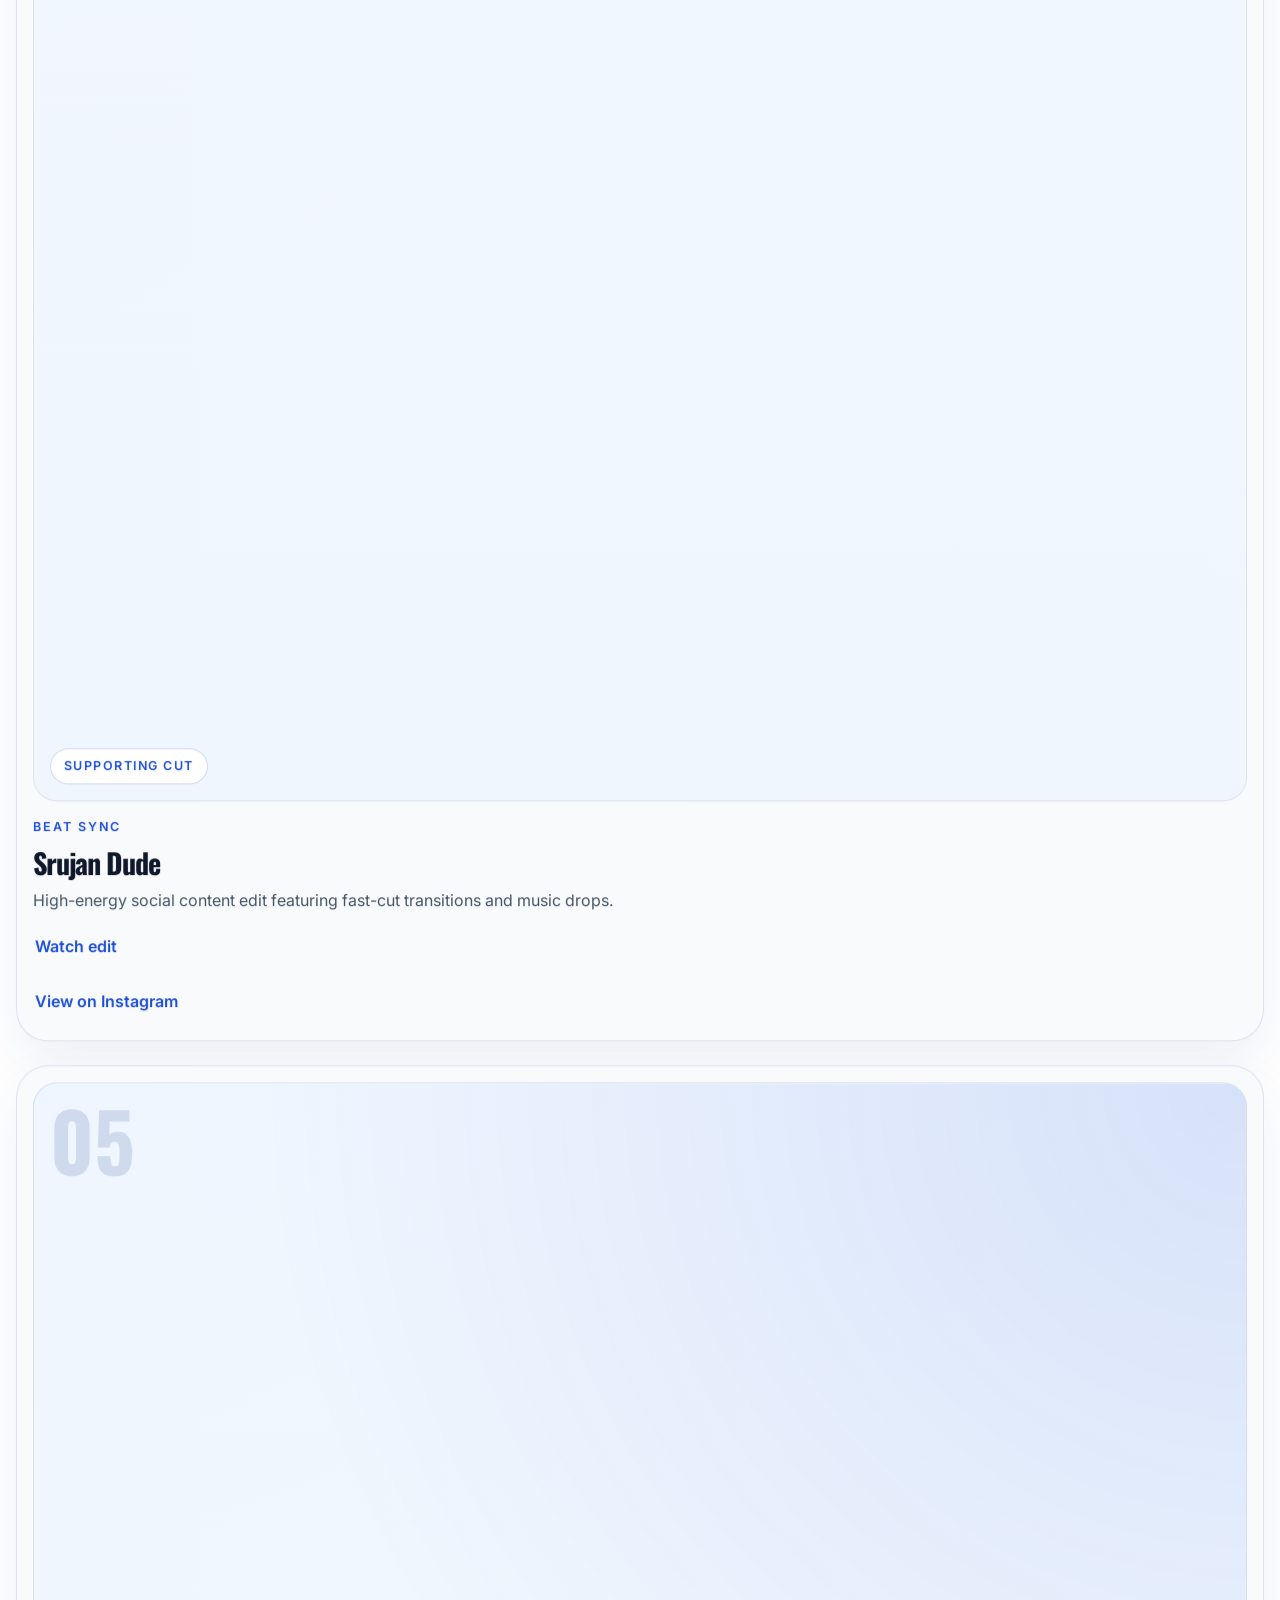
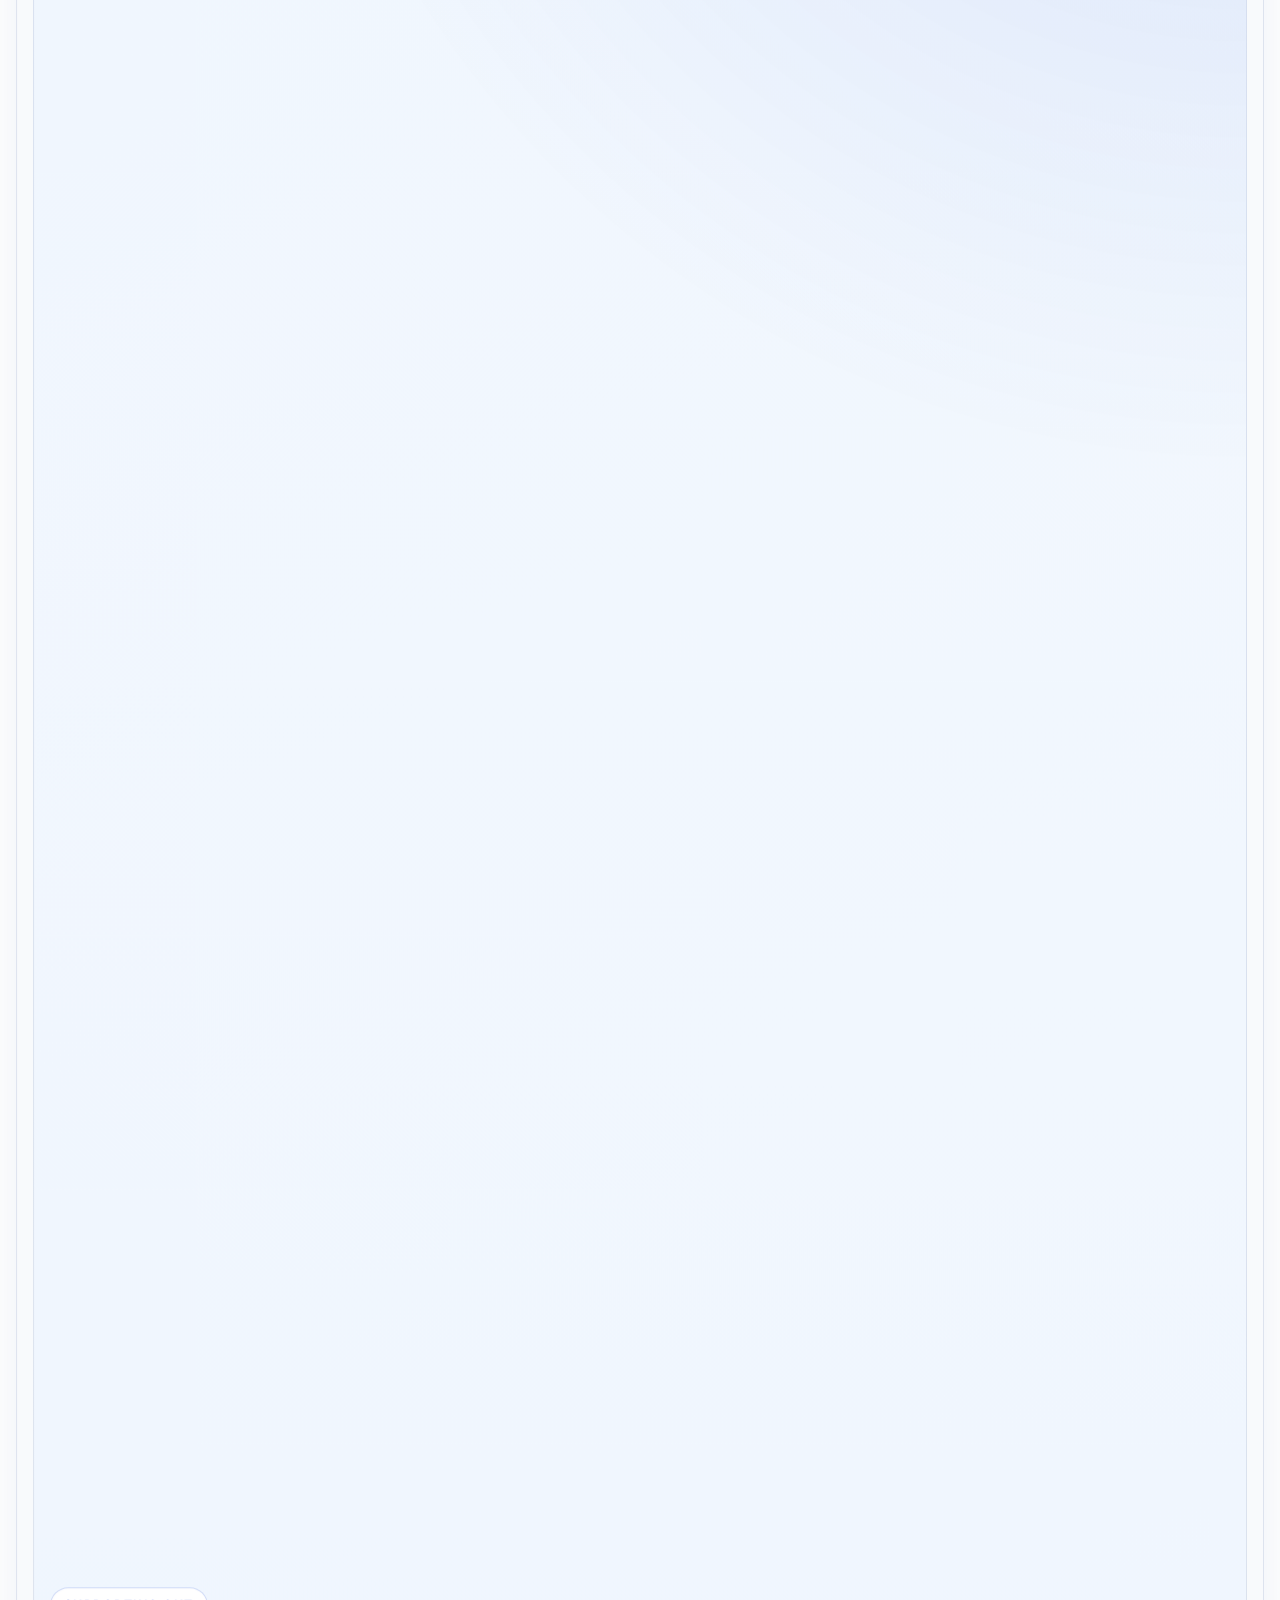
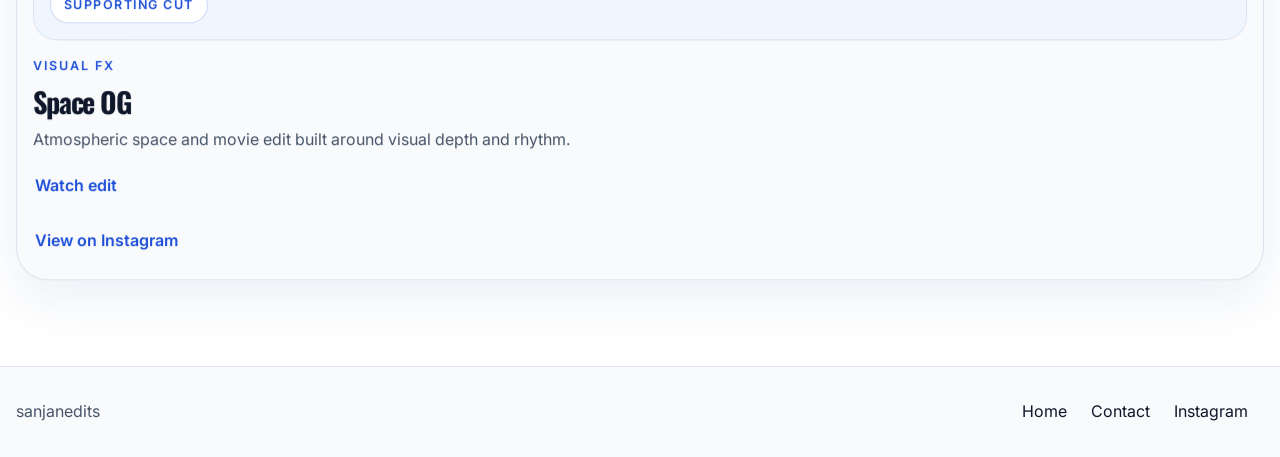
==== commit a9cd49cd: "portfolio done" ====
--- a/projects.html
+++ b/projects.html
@@ -17,7 +17,7 @@
     <meta property="og:type" content="website">
     <meta property="og:image" content="./assets/images/icons/social-preview.svg">
     <link rel="icon" href="./favicon.svg" type="image/svg+xml">
-    <link rel="stylesheet" href="https://fonts.googleapis.com/css2?family=Inter:wght@400;500;600&family=Plus+Jakarta+Sans:wght@700;800&display=swap">
+    <link rel="stylesheet" href="https://fonts.googleapis.com/css2?family=Oswald:wght@600;700;800;900&family=Inter:wght@400;500;600;700&family=Plus+Jakarta+Sans:wght@700;800&display=swap">
     <link rel="stylesheet" href="./css/base.css">
     <link rel="stylesheet" href="./css/layout.css">
     <link rel="stylesheet" href="./css/components.css">
@@ -88,10 +88,9 @@
             <div class="container">
                 <div class="section-heading" data-reveal>
                     <p class="section-kicker">Browse</p>
-                    <h2 id="archive-grid-heading">Projects render from one data layer so future updates stay simple.</h2>
+                    <h2 id="archive-grid-heading">More of My Work</h2>
                     <p data-project-status>
-                        No project metadata has been connected yet. The archive layout, filtering shell, and playback
-                        dialog are ready for the real project list.
+                        Explore the archive of short-form, cinematic, and rhythm-led video edits.
                     </p>
                 </div>
 
--- a/css/base.css
+++ b/css/base.css
@@ -53,20 +53,27 @@
 
 @layer base {
     :root {
-        color-scheme: dark;
-
-        --color-bg: #090909;
-        --color-bg-elevated: #111111;
-        --color-bg-soft: #171717;
-        --color-line: rgba(245, 245, 242, 0.12);
-        --color-line-strong: rgba(245, 245, 242, 0.2);
-        --color-text-primary: #f5f5f2;
-        --color-text-secondary: #8a8a8a;
-        --color-accent: #c8ff00;
-        --color-accent-soft: rgba(200, 255, 0, 0.12);
-        --color-overlay: rgba(9, 9, 9, 0.78);
-
-        --font-display: "Plus Jakarta Sans", "Segoe UI", sans-serif;
+        color-scheme: light;
+
+        --color-navy: #0F172A;
+        --color-dark-blue: #1E3A8A;
+        --color-accent: #1D4ED8;
+        --color-soft-blue: #EFF6FF;
+        --color-white: #FFFFFF;
+        --color-cool-white: #F8FAFC;
+        --color-muted-blue: #475569;
+
+        --color-bg: #FFFFFF;
+        --color-bg-elevated: #F8FAFC;
+        --color-bg-soft: #EFF6FF;
+        --color-line: rgba(30, 58, 138, 0.12);
+        --color-line-strong: rgba(30, 58, 138, 0.25);
+        --color-text-primary: #0F172A;
+        --color-text-secondary: #475569;
+        --color-accent-soft: rgba(29, 78, 216, 0.1);
+        --color-overlay: rgba(255, 255, 255, 0.92);
+
+        --font-display: "Oswald", "Plus Jakarta Sans", sans-serif;
         --font-body: "Inter", "Segoe UI", sans-serif;
 
         --space-1: 0.25rem;
@@ -89,7 +96,7 @@
         --content-max: 42rem;
         --header-height: 5rem;
 
-        --shadow-soft: 0 24px 60px rgba(0, 0, 0, 0.28);
+        --shadow-soft: 0 20px 50px rgba(30, 58, 138, 0.08);
         --ease-standard: cubic-bezier(0.2, 0.8, 0.2, 1);
         --duration-fast: 180ms;
         --duration-medium: 260ms;
@@ -97,10 +104,7 @@
 
     html {
         min-height: 100%;
-        background:
-            radial-gradient(circle at top right, rgba(200, 255, 0, 0.08), transparent 28%),
-            radial-gradient(circle at bottom left, rgba(245, 245, 242, 0.05), transparent 25%),
-            var(--color-bg);
+        background: var(--color-bg);
     }
 
     body {
--- a/css/components.css
+++ b/css/components.css
@@ -2,16 +2,17 @@
     .site-header {
         position: sticky;
         inset-block-start: 0;
-        z-index: 10;
+        z-index: 20;
         padding-block: var(--space-3);
         backdrop-filter: blur(12px);
-        background: rgba(9, 9, 9, 0.8);
-        border-block-end: 1px solid rgba(245, 245, 242, 0.06);
+        background: rgba(255, 255, 255, 0.92);
+        border-block-end: 1px solid var(--color-line);
     }
 
     .site-footer {
         padding-block: var(--space-6);
         border-block-start: 1px solid var(--color-line);
+        background: var(--color-bg-elevated);
     }
 
     .site-footer__inner {
@@ -38,11 +39,12 @@
         inline-size: 2.5rem;
         block-size: 2.5rem;
         border-radius: 0.8rem;
-        background: linear-gradient(135deg, rgba(200, 255, 0, 0.22), rgba(200, 255, 0, 0.04));
-        border: 1px solid rgba(200, 255, 0, 0.18);
-        color: var(--color-accent);
+        background: linear-gradient(135deg, #1D4ED8, #1E3A8A);
+        border: 1px solid #1D4ED8;
+        color: var(--color-white);
         font-family: var(--font-display);
         font-weight: 800;
+        font-size: 1.2rem;
     }
 
     .site-brand__text {
@@ -52,7 +54,7 @@
 
     .site-brand__name {
         color: var(--color-text-primary);
-        font-weight: 600;
+        font-weight: 700;
         letter-spacing: 0.08em;
         text-transform: uppercase;
         font-size: 0.88rem;
@@ -83,7 +85,7 @@
     .site-nav__toggle-line {
         position: relative;
         inline-size: 1.15rem;
-        block-size: 1px;
+        block-size: 2px;
         background: currentColor;
     }
 
@@ -93,16 +95,16 @@
         position: absolute;
         inset-inline-start: 0;
         inline-size: 1.15rem;
-        block-size: 1px;
+        block-size: 2px;
         background: currentColor;
     }
 
     .site-nav__toggle-line::before {
-        inset-block-start: -0.32rem;
+        inset-block-start: -0.35rem;
     }
 
     .site-nav__toggle-line::after {
-        inset-block-start: 0.32rem;
+        inset-block-start: 0.35rem;
     }
 
     .site-nav__panel {
@@ -113,7 +115,7 @@
         padding: 1rem;
         border: 1px solid var(--color-line);
         border-radius: var(--radius-lg);
-        background: rgba(17, 17, 17, 0.96);
+        background: rgba(255, 255, 255, 0.98);
         box-shadow: var(--shadow-soft);
     }
 
@@ -138,8 +140,8 @@
 
     .site-nav__list a[aria-current="page"],
     .site-nav__list a:hover {
-        background: rgba(255, 255, 255, 0.03);
-        color: var(--color-text-primary);
+        background: var(--color-soft-blue);
+        color: var(--color-accent);
     }
 
     .button {
@@ -148,7 +150,7 @@
         justify-content: center;
         gap: 0.5rem;
         min-block-size: 2.9rem;
-        padding-inline: 1.15rem;
+        padding-inline: 1.25rem;
         border: 1px solid transparent;
         border-radius: 999px;
         font-weight: 600;
@@ -165,13 +167,24 @@
 
     .button--primary {
         background: var(--color-accent);
-        color: var(--color-bg);
+        color: var(--color-white);
+        box-shadow: 0 4px 20px rgba(29, 78, 216, 0.25);
+    }
+
+    .button--primary:hover {
+        background: #1e40af;
+        box-shadow: 0 6px 24px rgba(29, 78, 216, 0.4);
     }
 
     .button--secondary {
-        border-color: var(--color-line);
-        background: rgba(255, 255, 255, 0.03);
-        color: var(--color-text-primary);
+        border-color: var(--color-line-strong);
+        background: var(--color-soft-blue);
+        color: var(--color-accent);
+    }
+
+    .button--secondary:hover {
+        background: rgba(29, 78, 216, 0.12);
+        border-color: var(--color-accent);
     }
 
     .button--text {
@@ -179,14 +192,15 @@
         padding-inline: 0.15rem;
         border: 0;
         border-radius: 0;
-        color: var(--color-text-primary);
+        color: var(--color-accent);
         justify-content: flex-start;
     }
 
     .button--nav {
         display: none;
-        border-color: var(--color-line);
-        background: rgba(255, 255, 255, 0.03);
+        border-color: var(--color-line-strong);
+        background: var(--color-soft-blue);
+        color: var(--color-accent);
     }
 
     .project-card,
@@ -198,9 +212,7 @@
     .empty-state {
         border: 1px solid var(--color-line);
         border-radius: var(--radius-xl);
-        background:
-            linear-gradient(180deg, rgba(255, 255, 255, 0.03), rgba(255, 255, 255, 0.01)),
-            rgba(10, 10, 10, 0.8);
+        background: var(--color-bg-elevated);
         box-shadow: var(--shadow-soft);
     }
 
@@ -214,10 +226,8 @@
         overflow: hidden;
         aspect-ratio: 9 / 16;
         border-radius: calc(var(--radius-xl) - 0.5rem);
-        background:
-            linear-gradient(160deg, rgba(245, 245, 242, 0.08), rgba(255, 255, 255, 0.01)),
-            linear-gradient(180deg, rgba(200, 255, 0, 0.08), rgba(17, 17, 17, 0.95));
-        border: 1px solid rgba(255, 255, 255, 0.05);
+        background: linear-gradient(160deg, #EFF6FF, #F8FAFC);
+        border: 1px solid var(--color-line);
         transition: transform var(--duration-fast) var(--ease-standard);
     }
 
@@ -235,15 +245,15 @@
         block-size: 100%;
         padding: 1rem;
         background:
-            radial-gradient(circle at top right, rgba(200, 255, 0, 0.22), transparent 35%),
-            linear-gradient(180deg, transparent 0%, rgba(9, 9, 9, 0.82) 100%);
+            radial-gradient(circle at top right, rgba(29, 78, 216, 0.12), transparent 40%),
+            linear-gradient(180deg, transparent 0%, rgba(239, 246, 255, 0.9) 100%);
     }
 
     .project-card__serial {
         position: absolute;
         inset-block-start: 1rem;
         inset-inline-start: 1rem;
-        color: rgba(245, 245, 242, 0.28);
+        color: rgba(30, 58, 138, 0.15);
         font-family: var(--font-display);
         font-size: clamp(2.8rem, 8vw, 5rem);
         font-weight: 800;
@@ -253,9 +263,9 @@
     .project-card__marker {
         align-self: end;
         padding: 0.45rem 0.8rem;
-        border: 1px solid rgba(200, 255, 0, 0.18);
+        border: 1px solid rgba(29, 78, 216, 0.2);
         border-radius: 999px;
-        background: rgba(9, 9, 9, 0.55);
+        background: var(--color-white);
         color: var(--color-accent);
         font-size: 0.78rem;
         font-weight: 600;
@@ -465,14 +475,16 @@
     .video-dialog {
         inline-size: min(100% - 1rem, 72rem);
         padding: 0;
-        border: 1px solid var(--color-line);
+        border: 1px solid var(--color-line-strong);
         border-radius: var(--radius-xl);
-        background: #0d0d0d;
-        color: var(--color-text-primary);
+        background: #FFFFFF;
+        color: var(--color-text-primary);
+        box-shadow: 0 25px 70px rgba(30, 58, 138, 0.2);
     }
 
     .video-dialog::backdrop {
-        background: rgba(0, 0, 0, 0.85);
+        background: rgba(15, 23, 42, 0.7);
+        backdrop-filter: blur(8px);
     }
 
     .video-dialog__surface {
@@ -484,9 +496,10 @@
         display: inline-flex;
         min-block-size: 2.6rem;
         padding-inline: 0.95rem;
-        border: 1px solid var(--color-line);
+        border: 1px solid var(--color-line-strong);
         border-radius: 999px;
         color: var(--color-text-primary);
+        background: var(--color-soft-blue);
         cursor: pointer;
     }
 
@@ -501,9 +514,9 @@
         aspect-ratio: 9 / 16;
         border-radius: calc(var(--radius-xl) - 0.5rem);
         background:
-            radial-gradient(circle at top right, rgba(200, 255, 0, 0.18), transparent 28%),
-            #111111;
-        border: 1px solid rgba(255, 255, 255, 0.06);
+            radial-gradient(circle at top right, rgba(29, 78, 216, 0.12), transparent 28%),
+            #F8FAFC;
+        border: 1px solid var(--color-line);
     }
 
     .video-dialog__video {
@@ -520,8 +533,8 @@
         block-size: 100%;
         padding: 1rem;
         background:
-            linear-gradient(180deg, transparent 0%, rgba(9, 9, 9, 0.88) 100%),
-            radial-gradient(circle at top right, rgba(200, 255, 0, 0.16), transparent 28%);
+            linear-gradient(180deg, transparent 0%, rgba(239, 246, 255, 0.9) 100%),
+            radial-gradient(circle at top right, rgba(29, 78, 216, 0.14), transparent 28%);
     }
 
     .video-dialog__fallback-mark {
--- a/css/sections.css
+++ b/css/sections.css
@@ -1,27 +1,143 @@
 @layer sections {
-    .hero {
-        padding-block-start: clamp(3rem, 6vw, 5rem);
+    .hero-container {
+        position: relative;
+        inline-size: 100%;
+        block-size: 100vh;
+        min-block-size: 38rem;
+        display: flex;
+        align-items: center;
+        justify-content: center;
+        background: var(--color-bg);
+        overflow: hidden;
+        max-inline-size: 100%;
     }
 
-    .hero__content {
-        display: grid;
-        gap: var(--space-5);
+    .meta {
+        position: absolute;
+        font-family: var(--font-body);
+        font-size: clamp(0.8rem, 1.4vw, 0.95rem);
+        letter-spacing: 0.06em;
+        color: var(--color-dark-blue);
+        z-index: 10;
+        font-weight: 500;
     }
 
-    .hero__title {
-        font-size: clamp(3.5rem, 10vw, 7.8rem);
-        max-width: 11ch;
+    .top-left {
+        inset-block-start: 2rem;
+        inset-inline-start: 2rem;
+        text-transform: uppercase;
+        font-weight: 600;
+        letter-spacing: 0.12em;
     }
 
-    .hero__intro {
-        font-size: clamp(1.05rem, 2vw, 1.2rem);
-        max-width: 36rem;
+    .top-right {
+        inset-block-start: 2rem;
+        inset-inline-end: 2rem;
     }
 
-    .hero__actions {
+    .bottom-left {
+        inset-block-end: 2rem;
+        inset-inline-start: 2rem;
+        font-family: var(--font-display);
+        font-size: clamp(1.2rem, 2vw, 1.6rem);
+        font-weight: 800;
+        letter-spacing: 0.08em;
+        color: var(--color-text-primary);
+        text-transform: uppercase;
+    }
+
+    .bottom-right {
+        inset-block-end: 2rem;
+        inset-inline-end: 2rem;
+        font-weight: 600;
+        letter-spacing: 0.08em;
+        text-transform: uppercase;
+        color: var(--color-accent);
+    }
+
+    .arrow-link {
+        display: inline-flex;
+        align-items: center;
+        justify-content: center;
+        inline-size: 2.75rem;
+        block-size: 2.75rem;
+        border-radius: 50%;
+        border: 1px solid var(--color-line-strong);
+        background: rgba(29, 78, 216, 0.04);
+        color: var(--color-accent);
+        text-decoration: none;
+        transition: transform var(--duration-fast) var(--ease-standard), background-color var(--duration-fast) var(--ease-standard);
+    }
+
+    .arrow-link:hover {
+        transform: scale(1.1);
+        background: var(--color-accent-soft);
+    }
+
+    .arrow-icon {
+        font-size: 1.3rem;
+        font-weight: 600;
+        line-height: 1;
+    }
+
+    .hero-stage {
+        position: relative;
         display: flex;
-        flex-wrap: wrap;
-        gap: 0.9rem;
+        align-items: center;
+        justify-content: center;
+        inline-size: 100%;
+        block-size: 100%;
+    }
+
+    .bg-title {
+        position: absolute;
+        z-index: 1;
+        font-family: var(--font-display);
+        font-size: clamp(6rem, 25vw, 28rem);
+        font-weight: 800;
+        letter-spacing: 0.02em;
+        line-height: 0.85;
+        color: var(--color-accent);
+        text-transform: uppercase;
+        white-space: nowrap;
+        pointer-events: none;
+        margin: 0;
+        transform: translateY(var(--hero-bg-y, 0px)) scale(var(--hero-text-scale, 1));
+        will-change: transform;
+    }
+
+    .fg-image {
+        position: relative;
+        z-index: 2;
+        block-size: clamp(22rem, 76vh, 48rem);
+        max-inline-size: 90%;
+        object-fit: contain;
+        object-position: bottom center;
+        filter: drop-shadow(0 20px 45px rgba(29, 78, 216, 0.22));
+        transform: translateY(var(--hero-fg-y, 0px));
+        will-change: transform;
+        transition: transform 100ms ease-out;
+    }
+
+    .section {
+        transform: translateY(var(--section-parallax-y, 0px));
+        will-change: transform;
+        transition: transform 120ms ease-out;
+    }
+
+    .project-card:nth-child(odd) {
+        transform: translateY(var(--card-parallax-odd, 0px));
+        will-change: transform;
+    }
+
+    .project-card:nth-child(even) {
+        transform: translateY(var(--card-parallax-even, 0px));
+        will-change: transform;
+    }
+
+    .showreel__frame {
+        transform: translateY(var(--showreel-parallax-y, 0px));
+        will-change: transform;
     }
 
     .selected-work .section-heading {
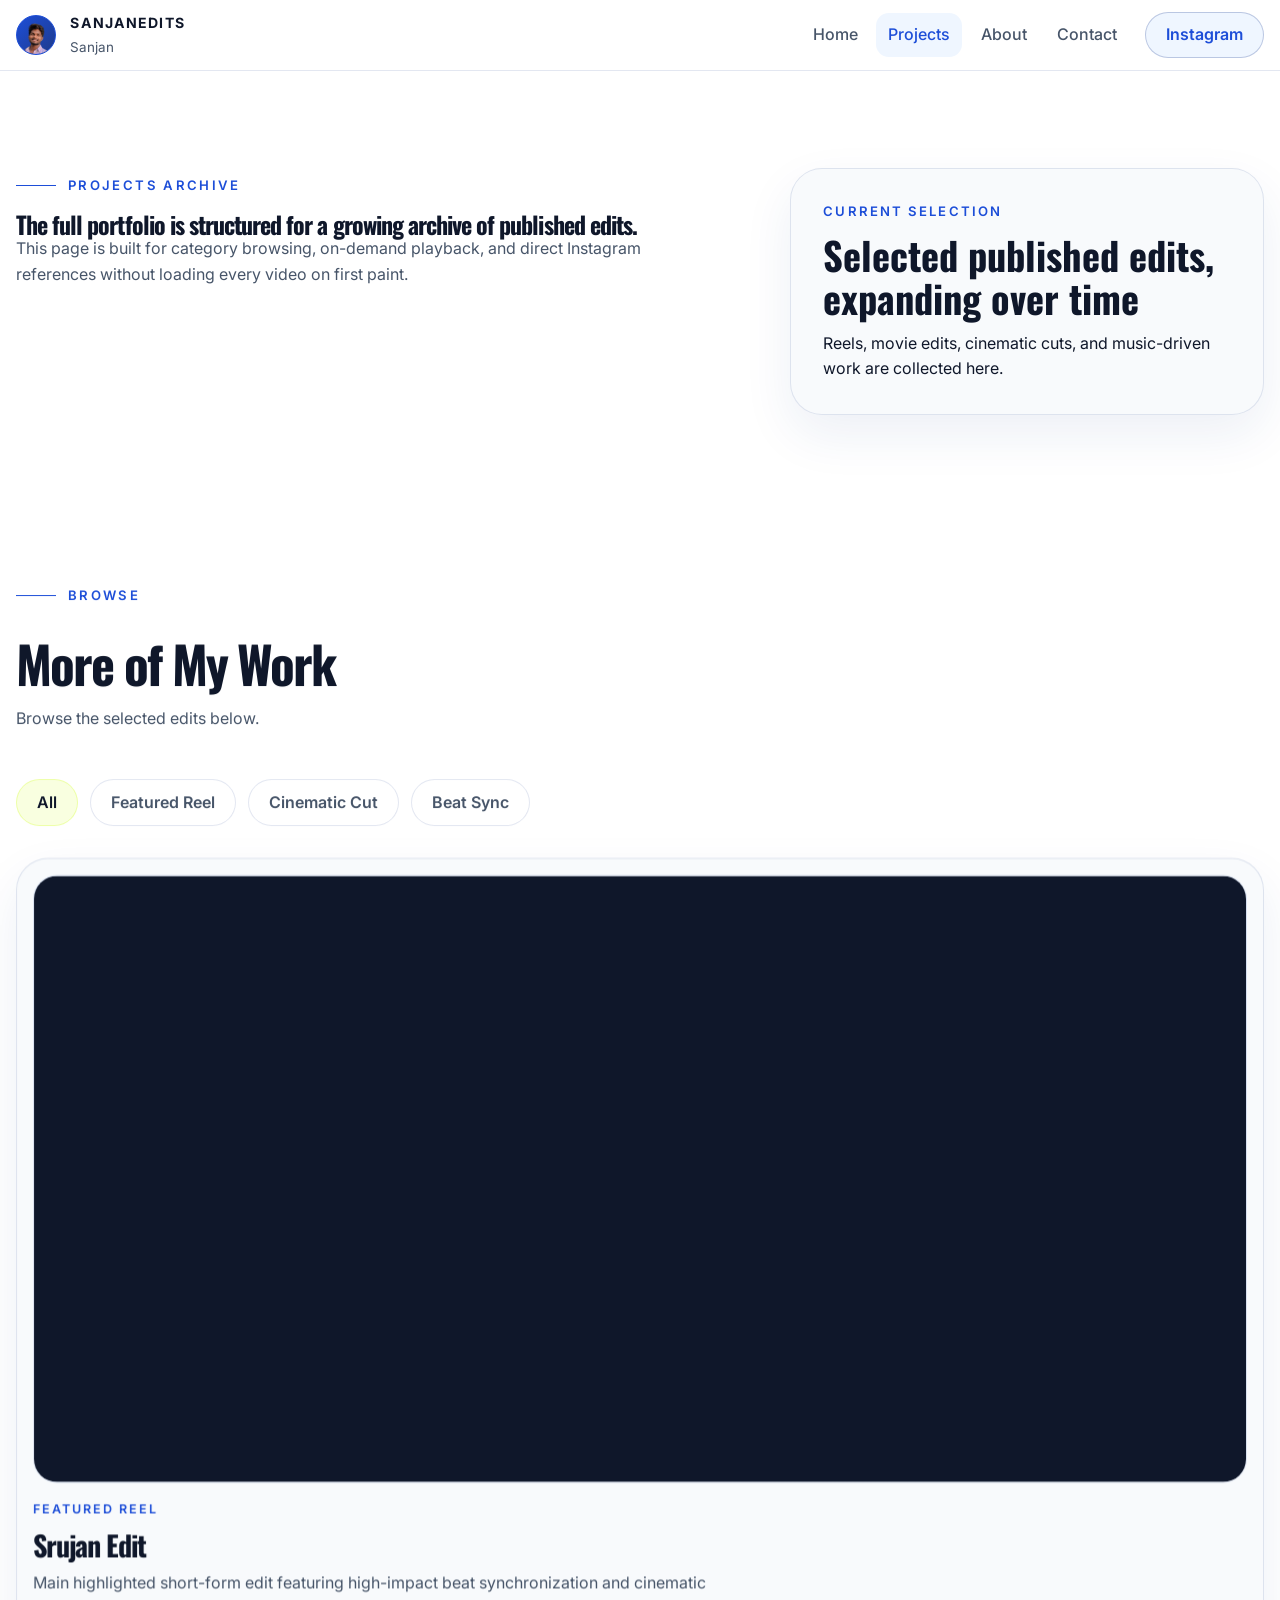
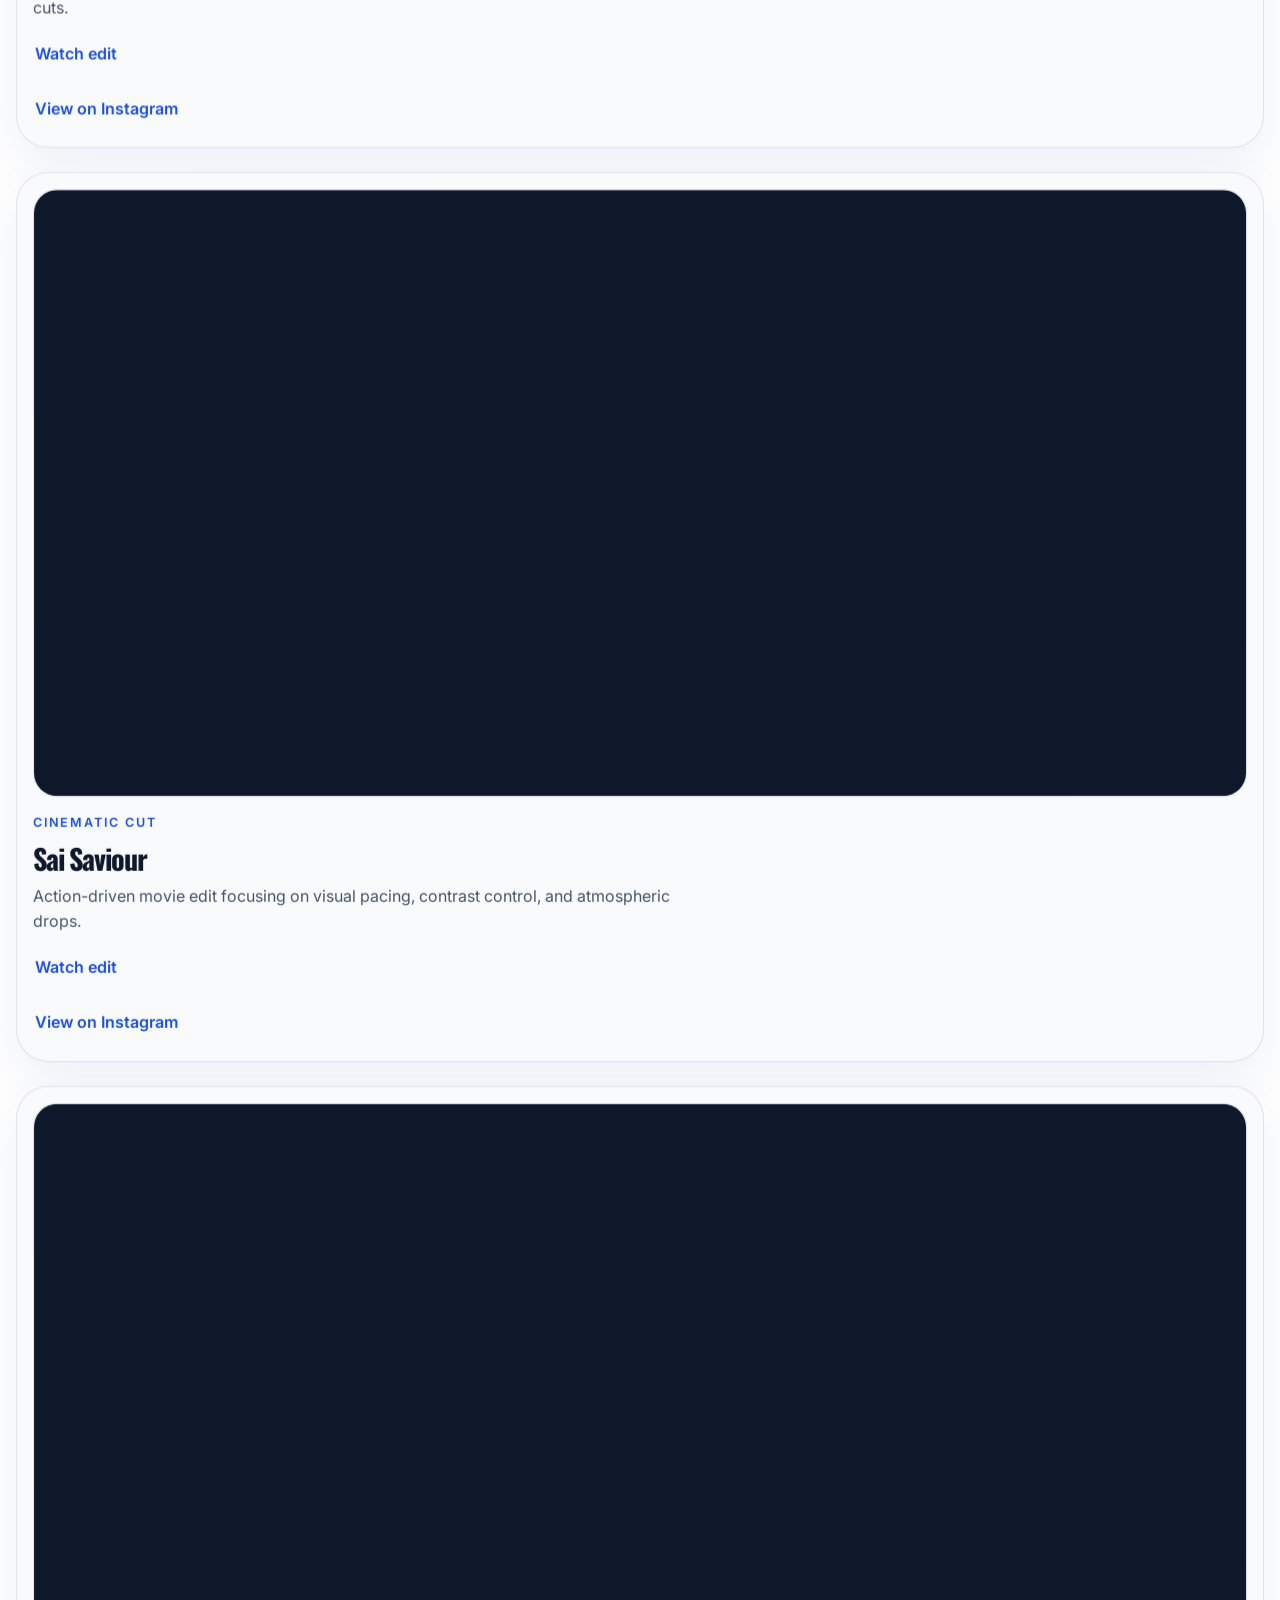
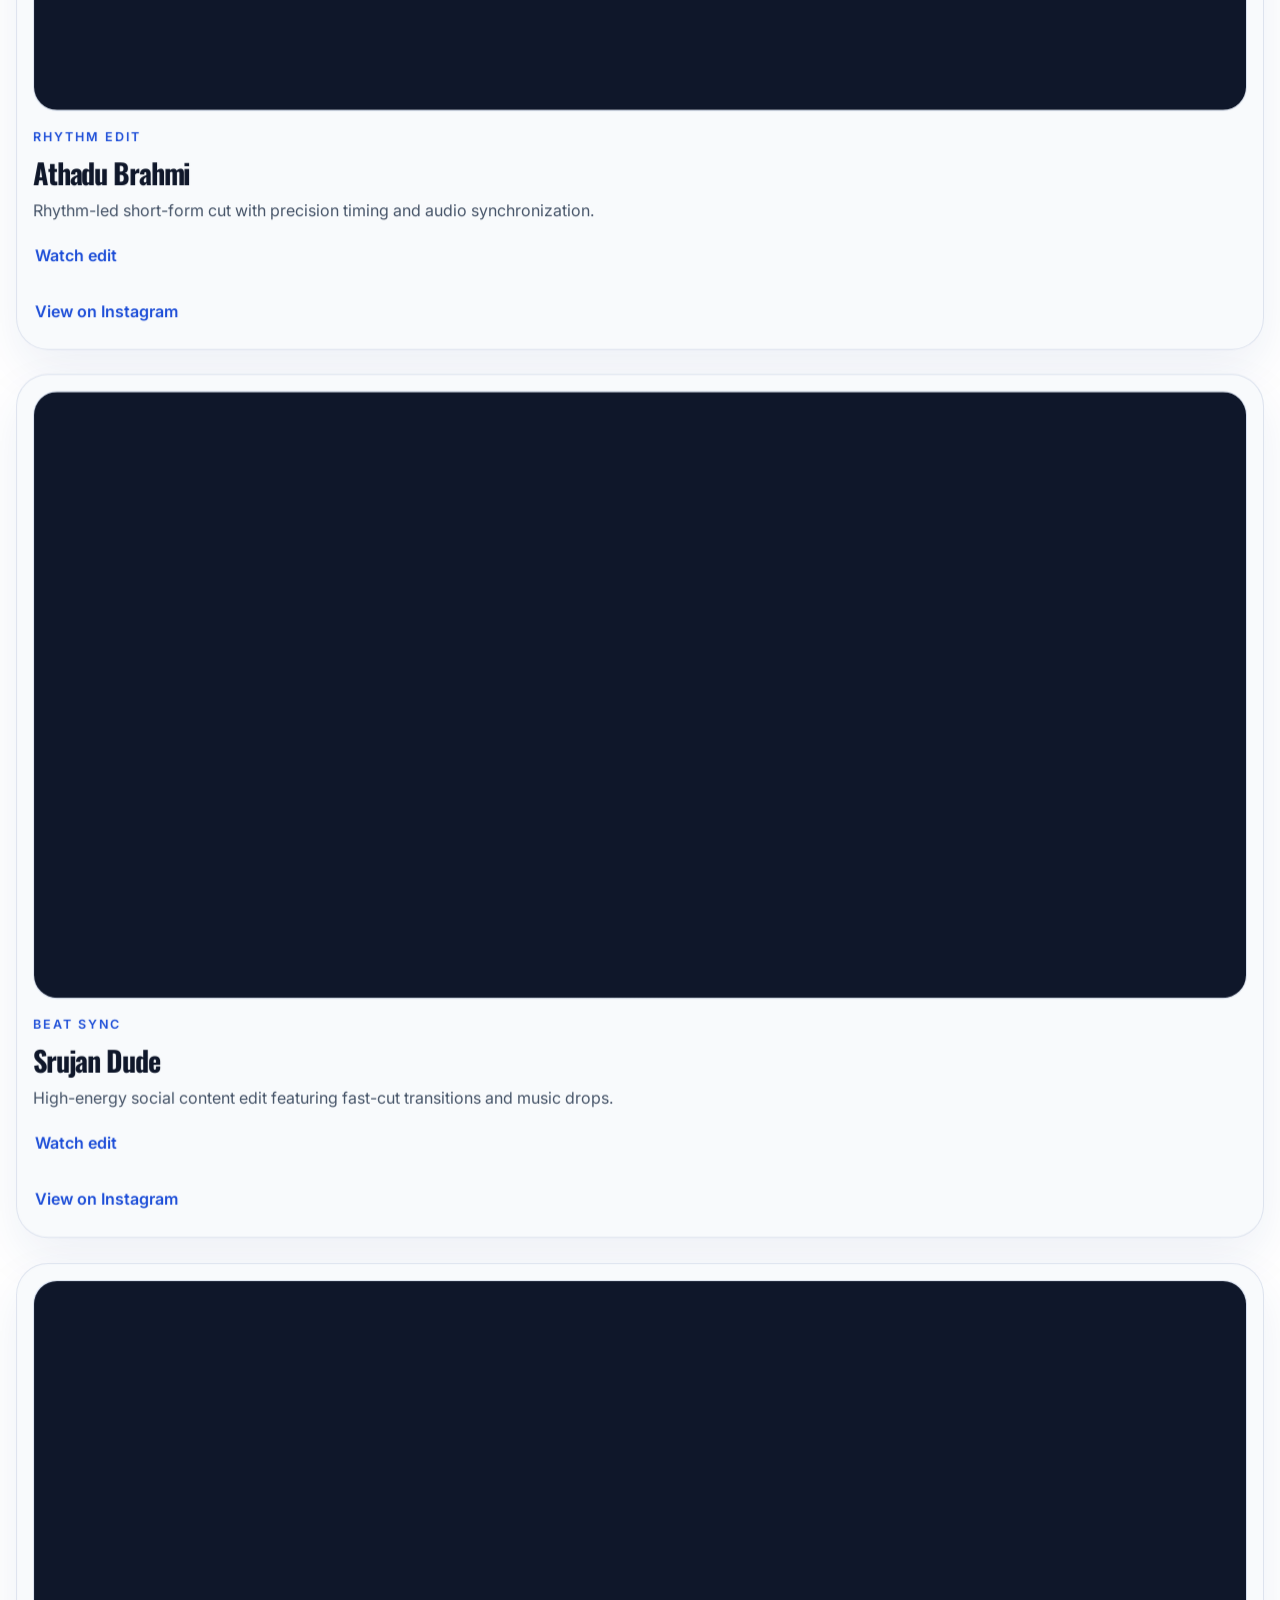
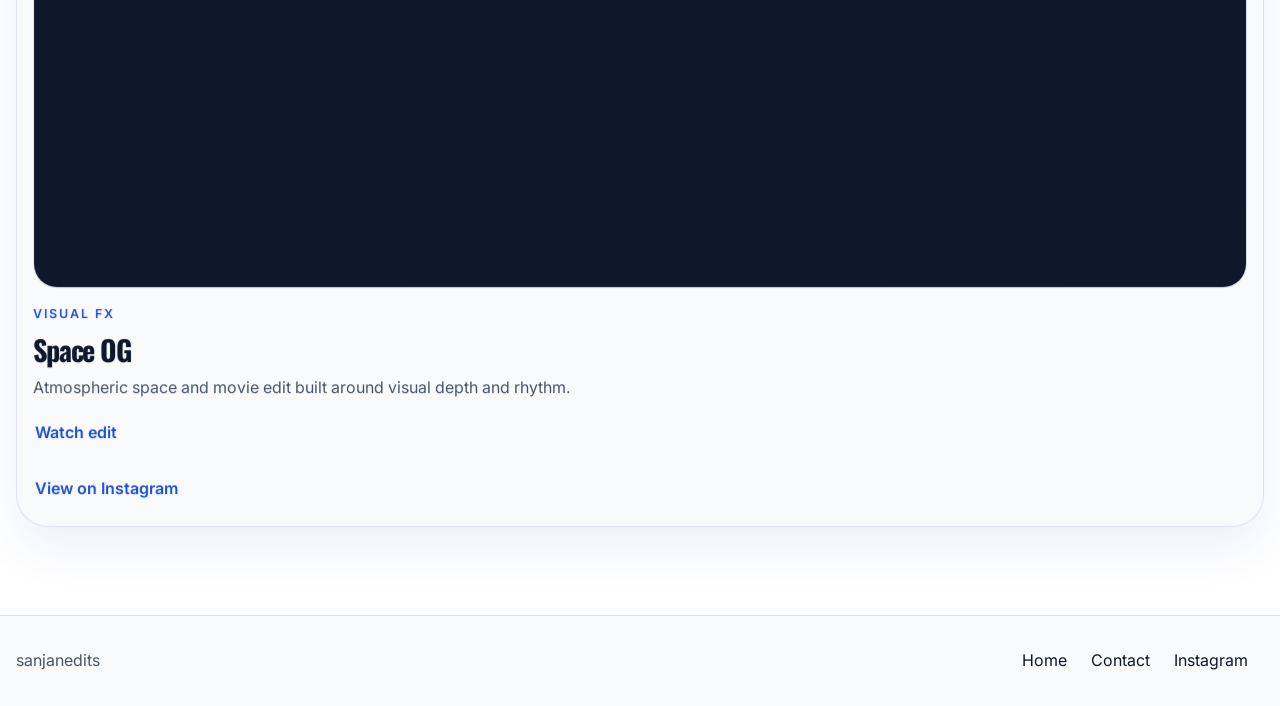
==== commit 553b4662: "Improve portfolio video playback and mobile layout" ====
--- a/projects.html
+++ b/projects.html
@@ -31,7 +31,7 @@
     <header class="site-header">
         <div class="container site-header__inner">
             <a class="site-brand" href="./index.html" aria-label="sanjanedits home">
-                <span class="site-brand__mark" aria-hidden="true">S</span>
+                <span class="site-brand__mark"><img src="./assets/images/profile/sanjan-removebg-preview.png" alt=""></span>
                 <span class="site-brand__text">
                     <span class="site-brand__name">sanjanedits</span>
                     <span class="site-brand__sub">Sanjan</span>
@@ -77,9 +77,9 @@
                 </div>
 
                 <div class="archive-hero__summary" data-reveal>
-                    <p>Expected archive</p>
-                    <strong>Approximately 45 selected published edits</strong>
-                    <span>Reels, movie edits, cinematic cuts, and music-driven work.</span>
+                    <p>Current selection</p>
+                    <strong>Selected published edits, expanding over time</strong>
+                    <span>Reels, movie edits, cinematic cuts, and music-driven work are collected here.</span>
                 </div>
             </div>
         </section>
@@ -96,16 +96,7 @@
 
                 <div class="filter-bar" data-filter-bar></div>
 
-                <div class="projects-grid projects-grid--empty" data-project-grid>
-                    <article class="empty-state" data-reveal>
-                        <h3>Archive waiting on real media</h3>
-                        <p>
-                            Add selected posters, project metadata, and Cloudinary video URLs to publish the full archive
-                            here without changing the page structure.
-                        </p>
-                        <a class="button button--secondary" href="https://www.instagram.com/sanjanedits/">See current Instagram posts</a>
-                    </article>
-                </div>
+                <div class="projects-grid" data-project-grid></div>
             </div>
         </section>
     </main>
@@ -135,7 +126,7 @@
                         class="video-dialog__video"
                         controls
                         playsinline
-                        preload="none"
+                        preload="metadata"
                         data-video-element
                         hidden
                     ></video>
@@ -152,6 +143,10 @@
                         Add a poster and Cloudinary delivery URL to publish this edit.
                     </p>
 
+                    <div class="video-dialog__controls">
+                        <button class="button button--secondary" type="button" data-video-audio aria-pressed="false">Sound: off</button>
+                        <label class="video-dialog__seek-label"><span class="sr-only">Seek video</span><input class="video-dialog__seek" type="range" min="0" max="100" step="0.1" value="0" data-video-seek aria-label="Seek video"></label>
+                    </div>
                     <div class="video-dialog__actions">
                         <button class="button button--secondary" type="button" data-video-retry hidden>Retry</button>
                         <a class="button button--text" href="https://www.instagram.com/sanjanedits/" data-video-instagram hidden>
--- a/css/components.css
+++ b/css/components.css
@@ -38,13 +38,19 @@
         place-items: center;
         inline-size: 2.5rem;
         block-size: 2.5rem;
-        border-radius: 0.8rem;
+        overflow: hidden;
+        flex: 0 0 2.5rem;
+        border-radius: 50%;
         background: linear-gradient(135deg, #1D4ED8, #1E3A8A);
         border: 1px solid #1D4ED8;
-        color: var(--color-white);
-        font-family: var(--font-display);
-        font-weight: 800;
-        font-size: 1.2rem;
+    }
+
+    .site-brand__mark img {
+        display: block;
+        inline-size: 100%;
+        block-size: 100%;
+        object-fit: cover;
+        object-position: center top;
     }
 
     .site-brand__text {
@@ -223,41 +229,49 @@
     }
 
     .project-card__media {
+        position: relative;
         overflow: hidden;
-        aspect-ratio: 9 / 16;
+        min-block-size: 15rem;
         border-radius: calc(var(--radius-xl) - 0.5rem);
         background: linear-gradient(160deg, #EFF6FF, #F8FAFC);
         border: 1px solid var(--color-line);
         transition: transform var(--duration-fast) var(--ease-standard);
     }
 
-    .project-card__image {
+    .project-card__image,
+    .project-card__video {
+        display: block;
         inline-size: 100%;
-        block-size: 100%;
-        object-fit: cover;
+        block-size: auto;
+        object-fit: contain;
+        background: #0F172A;
     }
 
     .project-card__placeholder {
         position: relative;
         display: grid;
         place-items: end start;
+        min-block-size: 15rem;
         inline-size: 100%;
-        block-size: 100%;
         padding: 1rem;
         background:
             radial-gradient(circle at top right, rgba(29, 78, 216, 0.12), transparent 40%),
             linear-gradient(180deg, transparent 0%, rgba(239, 246, 255, 0.9) 100%);
     }
 
-    .project-card__serial {
+    .project-card__media-action {
         position: absolute;
-        inset-block-start: 1rem;
-        inset-inline-start: 1rem;
-        color: rgba(30, 58, 138, 0.15);
-        font-family: var(--font-display);
-        font-size: clamp(2.8rem, 8vw, 5rem);
-        font-weight: 800;
-        line-height: 1;
+        inset: 0;
+        inline-size: 100%;
+        block-size: 100%;
+        border: 0;
+        background: transparent;
+        cursor: pointer;
+    }
+
+    .project-card__media-action:hover,
+    .project-card__media-action:focus-visible {
+        background: rgba(29, 78, 216, 0.08);
     }
 
     .project-card__marker {
@@ -510,8 +524,10 @@
     }
 
     .video-dialog__media {
+        display: grid;
+        place-items: center;
+        max-block-size: calc(100svh - 14rem);
         overflow: hidden;
-        aspect-ratio: 9 / 16;
         border-radius: calc(var(--radius-xl) - 0.5rem);
         background:
             radial-gradient(circle at top right, rgba(29, 78, 216, 0.12), transparent 28%),
@@ -520,9 +536,12 @@
     }
 
     .video-dialog__video {
-        inline-size: 100%;
-        block-size: 100%;
-        object-fit: cover;
+        display: block;
+        inline-size: auto;
+        max-inline-size: 100%;
+        block-size: auto;
+        max-block-size: calc(100svh - 14rem);
+        object-fit: contain;
         background: #000;
     }
 
@@ -562,6 +581,37 @@
         font-size: clamp(1.8rem, 4vw, 2.8rem);
     }
 
+
+    .video-dialog__controls {
+        display: flex;
+        align-items: center;
+        gap: 1rem;
+        margin-block-start: 1rem;
+    }
+
+    .video-dialog__seek-label {
+        flex: 1;
+        display: flex;
+    }
+
+    .video-dialog__seek {
+        inline-size: 100%;
+        accent-color: var(--color-accent);
+        cursor: pointer;
+    }
+
+    .sr-only {
+        position: absolute;
+        inline-size: 1px;
+        block-size: 1px;
+        padding: 0;
+        margin: -1px;
+        overflow: hidden;
+        clip: rect(0, 0, 0, 0);
+        white-space: nowrap;
+        border: 0;
+    }
+
     .video-dialog__actions {
         display: flex;
         flex-wrap: wrap;
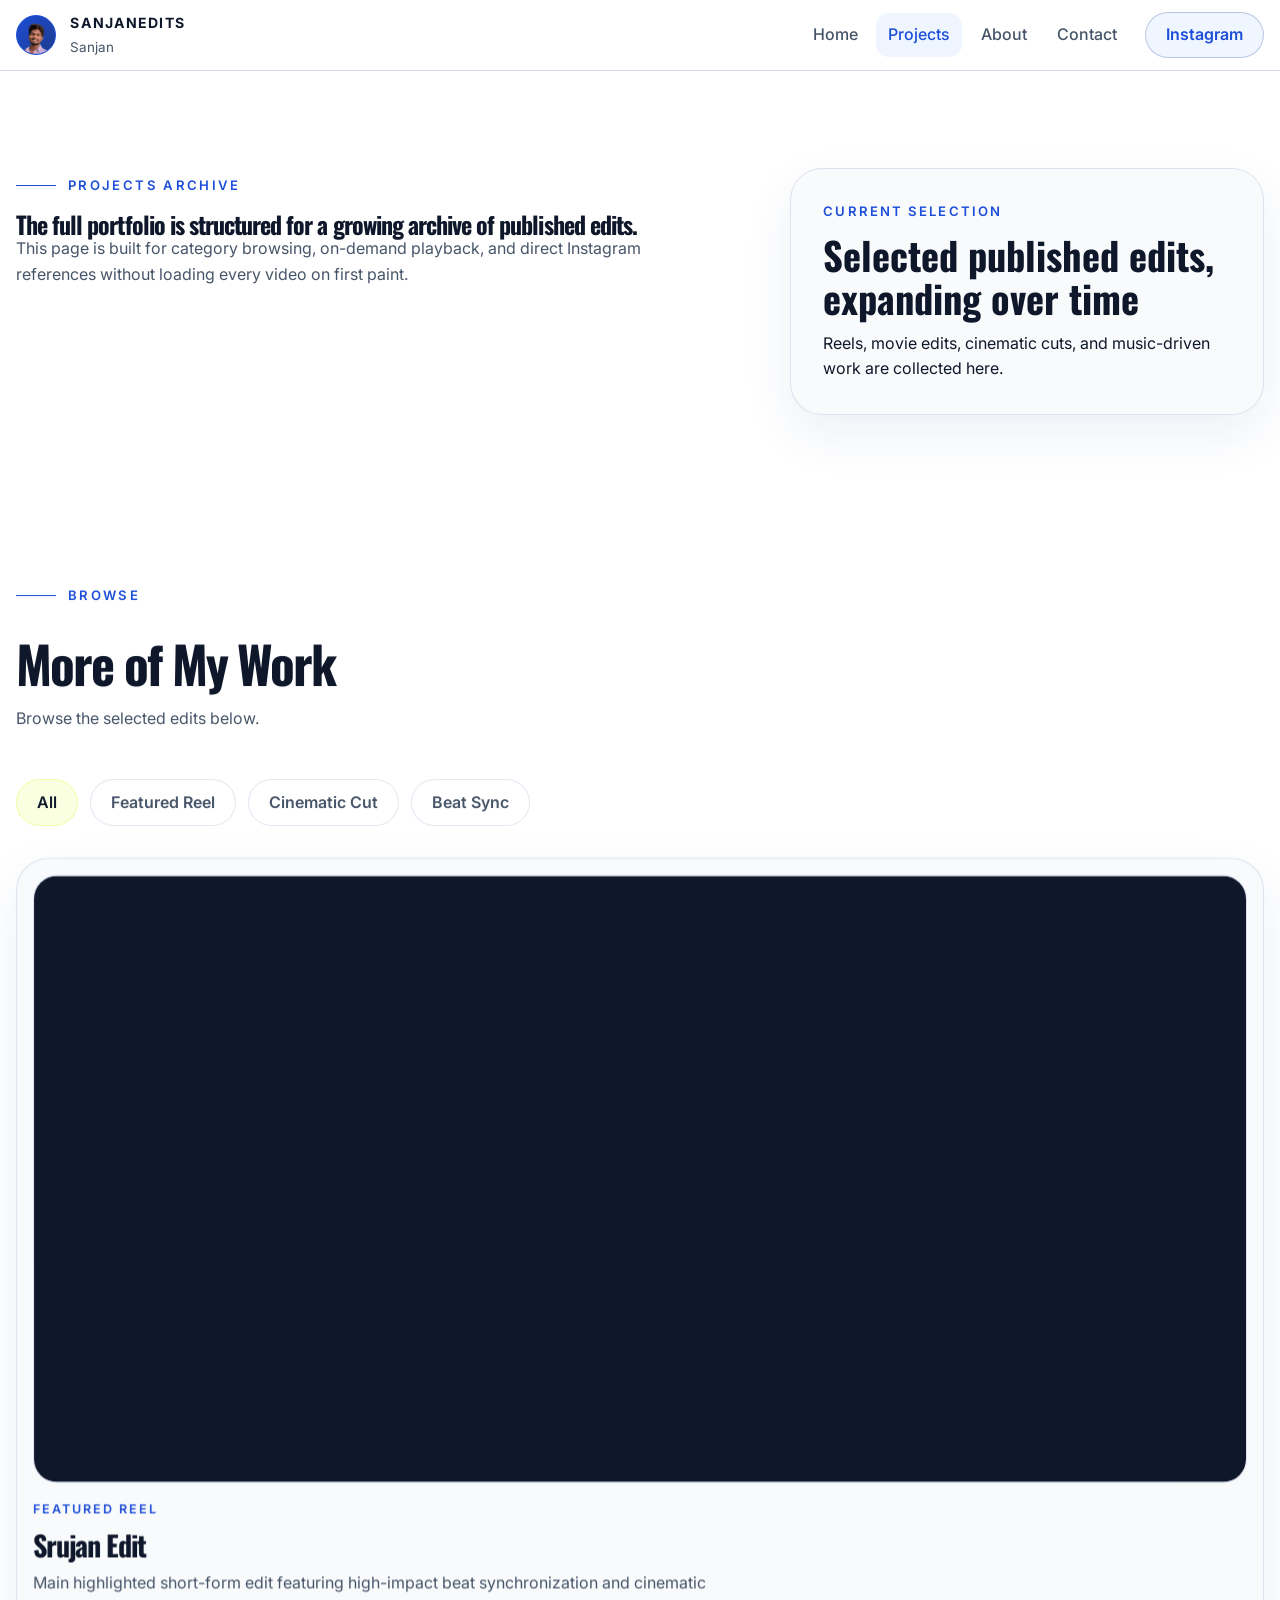
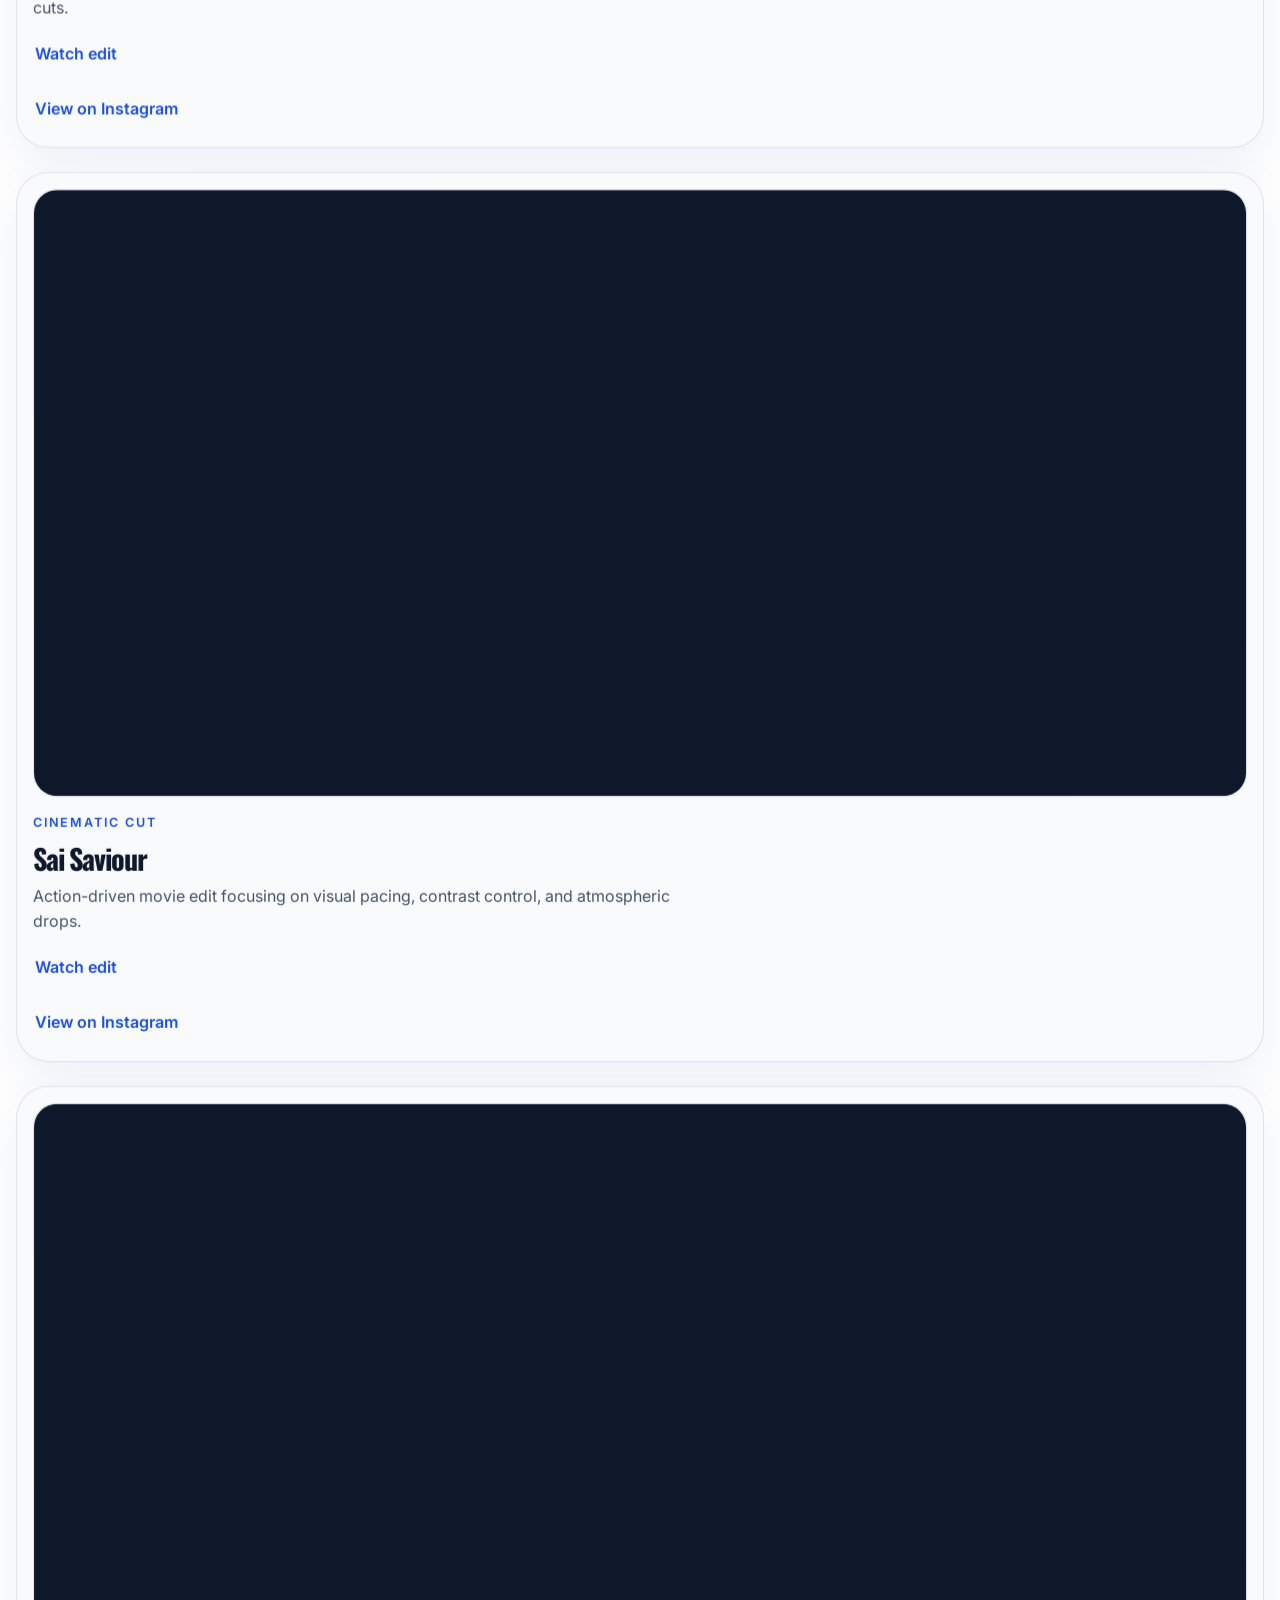
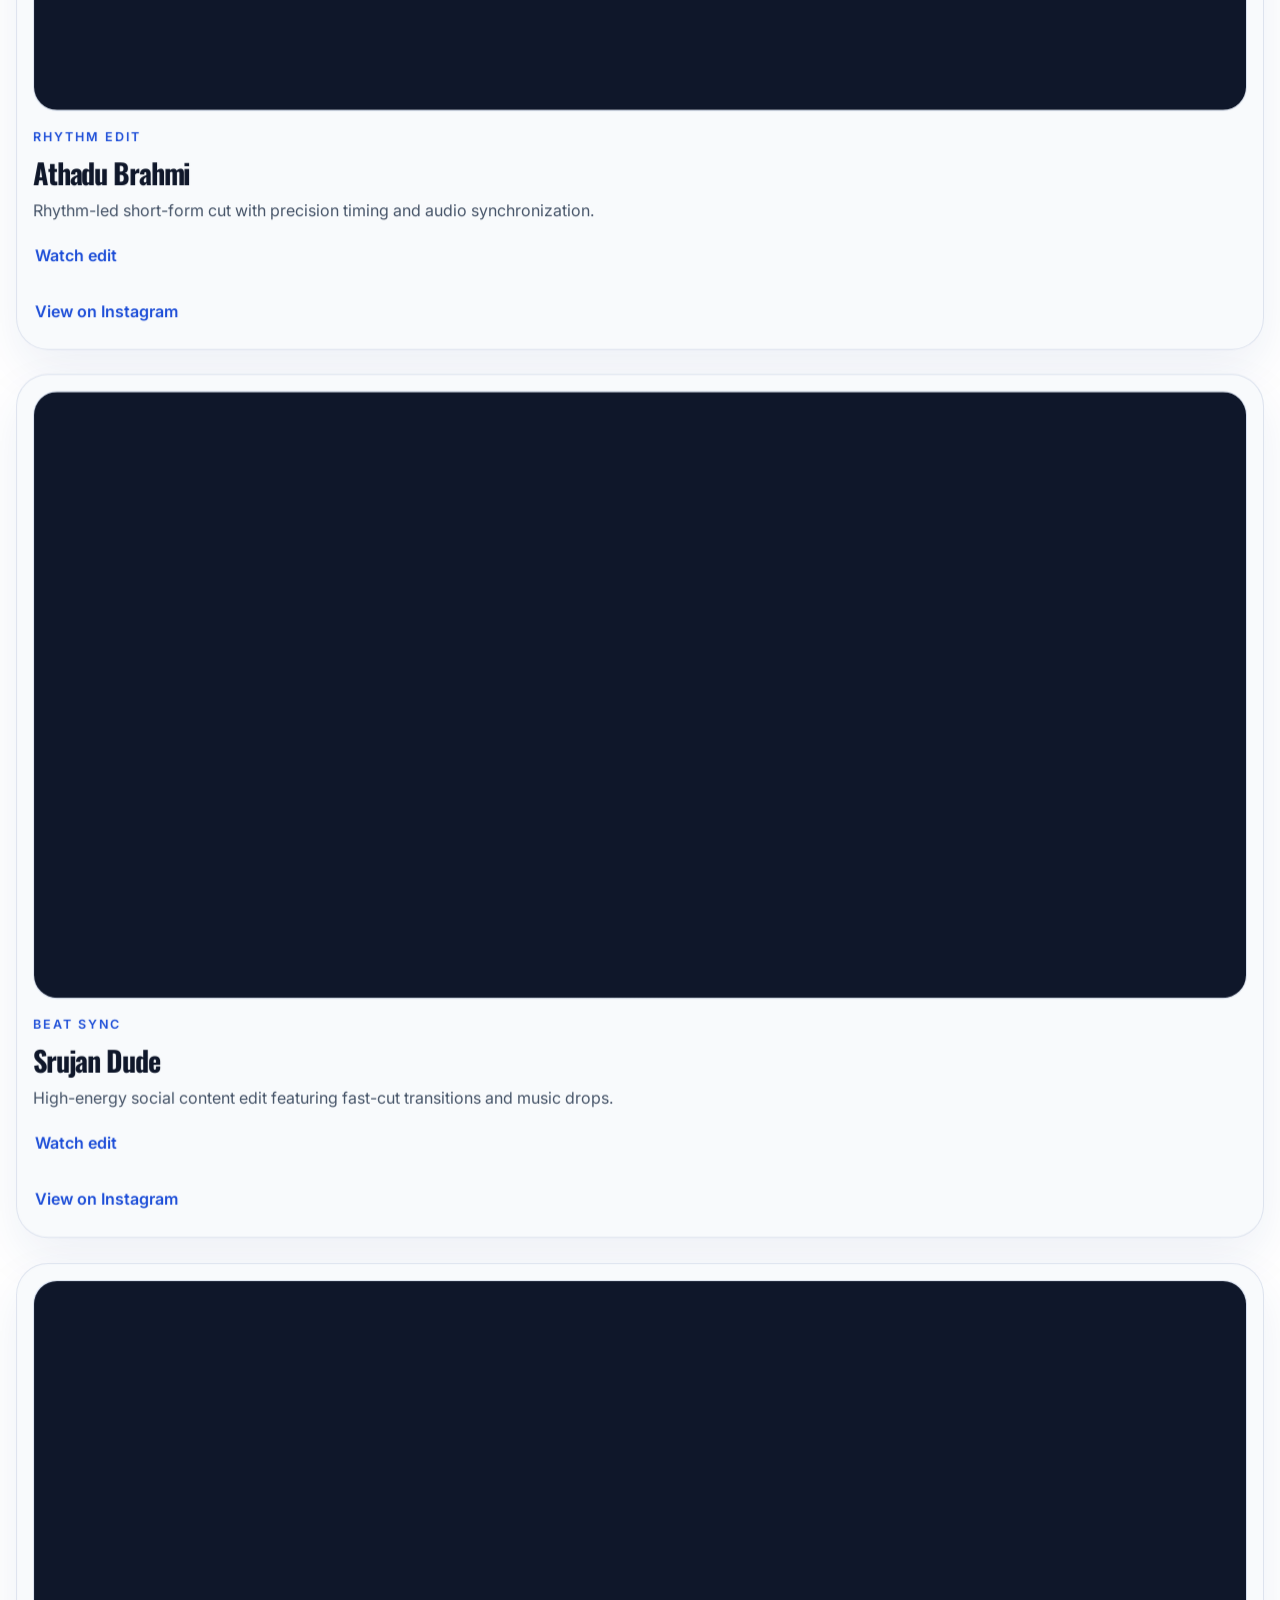
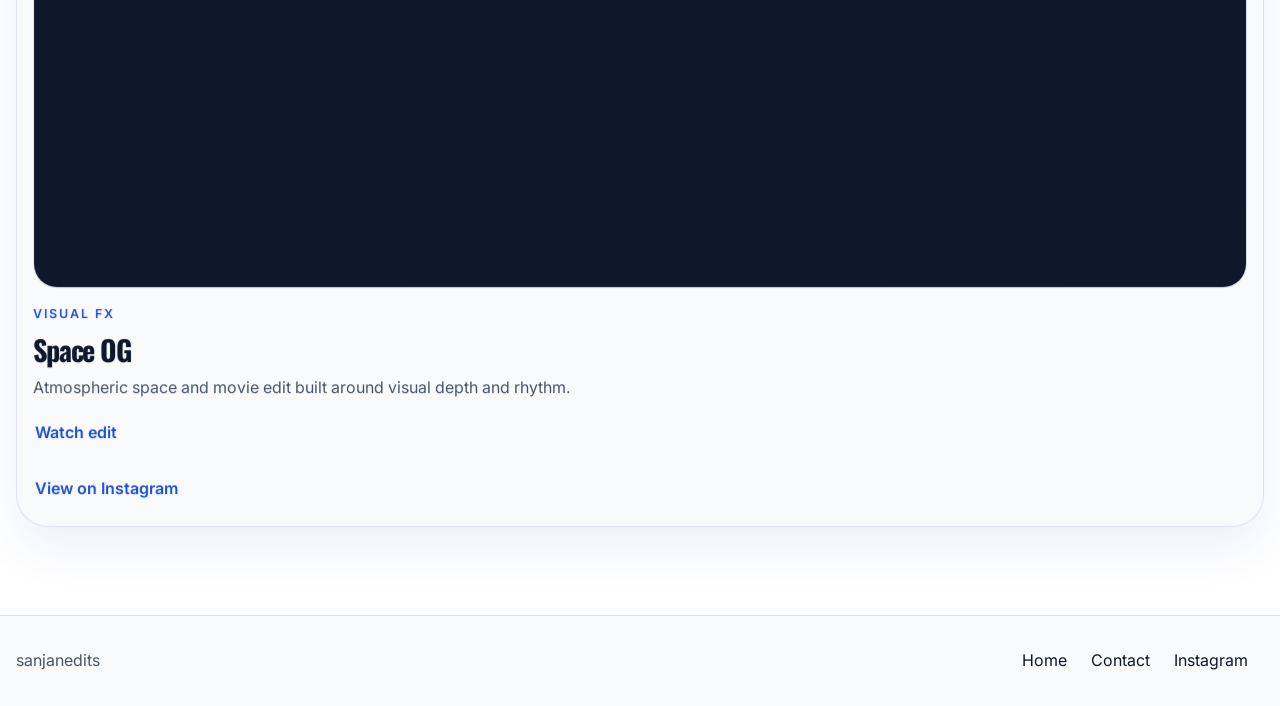
==== commit 3872aaa2: "Optimize mobile portfolio experience and SEO metadata" ====
--- a/projects.html
+++ b/projects.html
@@ -9,13 +9,19 @@
         content="Projects archive for sanjanedits, built to browse selected short-form, cinematic, movie, and music-driven edits."
     >
     <meta name="theme-color" content="#090909">
+    <link rel="canonical" href="https://sanjan-github.github.io/Sanjan_Editor_Portfolio/projects.html">
+    <meta property="og:url" content="https://sanjan-github.github.io/Sanjan_Editor_Portfolio/projects.html">
+    <meta name="twitter:card" content="summary_large_image">
+    <meta name="twitter:title" content="Projects — sanjanedits">
+    <meta name="twitter:description" content="Selected short-form, cinematic, movie, and music-driven video edits by Sanjan.">
+    <meta name="twitter:image" content="https://sanjan-github.github.io/Sanjan_Editor_Portfolio/assets/images/icons/social-preview.svg">
     <meta property="og:title" content="Projects - sanjanedits">
     <meta
         property="og:description"
         content="Projects archive for sanjanedits, built to browse selected short-form, cinematic, movie, and music-driven edits."
     >
     <meta property="og:type" content="website">
-    <meta property="og:image" content="./assets/images/icons/social-preview.svg">
+    <meta property="og:image" content="https://sanjan-github.github.io/Sanjan_Editor_Portfolio/assets/images/icons/social-preview.svg">
     <link rel="icon" href="./favicon.svg" type="image/svg+xml">
     <link rel="stylesheet" href="https://fonts.googleapis.com/css2?family=Oswald:wght@600;700;800;900&family=Inter:wght@400;500;600;700&family=Plus+Jakarta+Sans:wght@700;800&display=swap">
     <link rel="stylesheet" href="./css/base.css">
--- a/css/components.css
+++ b/css/components.css
@@ -4,9 +4,10 @@
         inset-block-start: 0;
         z-index: 20;
         padding-block: var(--space-3);
-        backdrop-filter: blur(12px);
-        background: rgba(255, 255, 255, 0.92);
-        border-block-end: 1px solid var(--color-line);
+        backdrop-filter: blur(14px);
+        -webkit-backdrop-filter: blur(14px);
+        background: rgba(255, 255, 255, 0.5);
+        border-block-end: 1px solid rgba(30, 58, 138, 0.18);
     }
 
     .site-footer {
--- a/css/responsive.css
+++ b/css/responsive.css
@@ -109,3 +109,17 @@
     }
 }
 
+
+
+/* Mobile-only motion tuning: keep video autoplay while reducing scroll work. */
+@media (max-width: 47.99rem) {
+    [data-reveal] {
+        transform: translateY(12px);
+        transition-duration: 260ms;
+        transition-delay: 0ms !important;
+    }
+
+    [data-reveal].is-visible {
+        transform: translateY(0);
+    }
+}
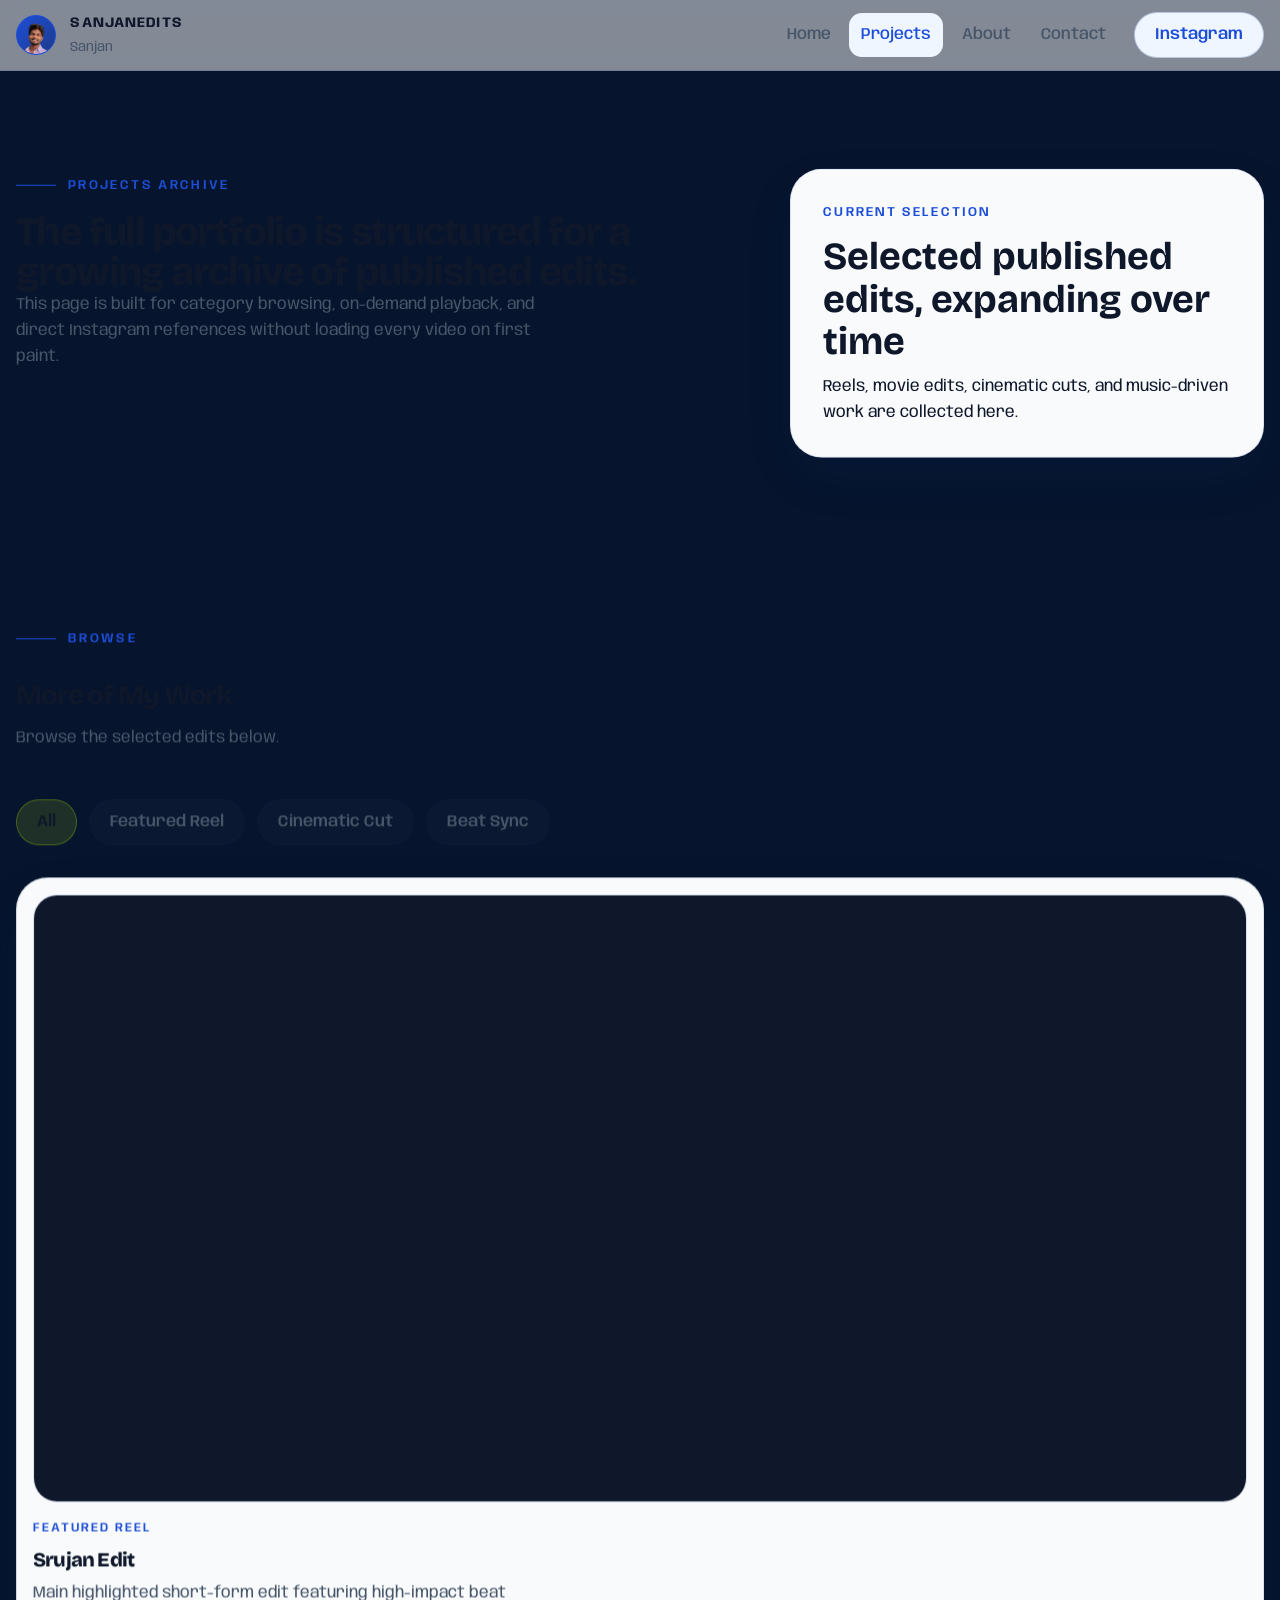
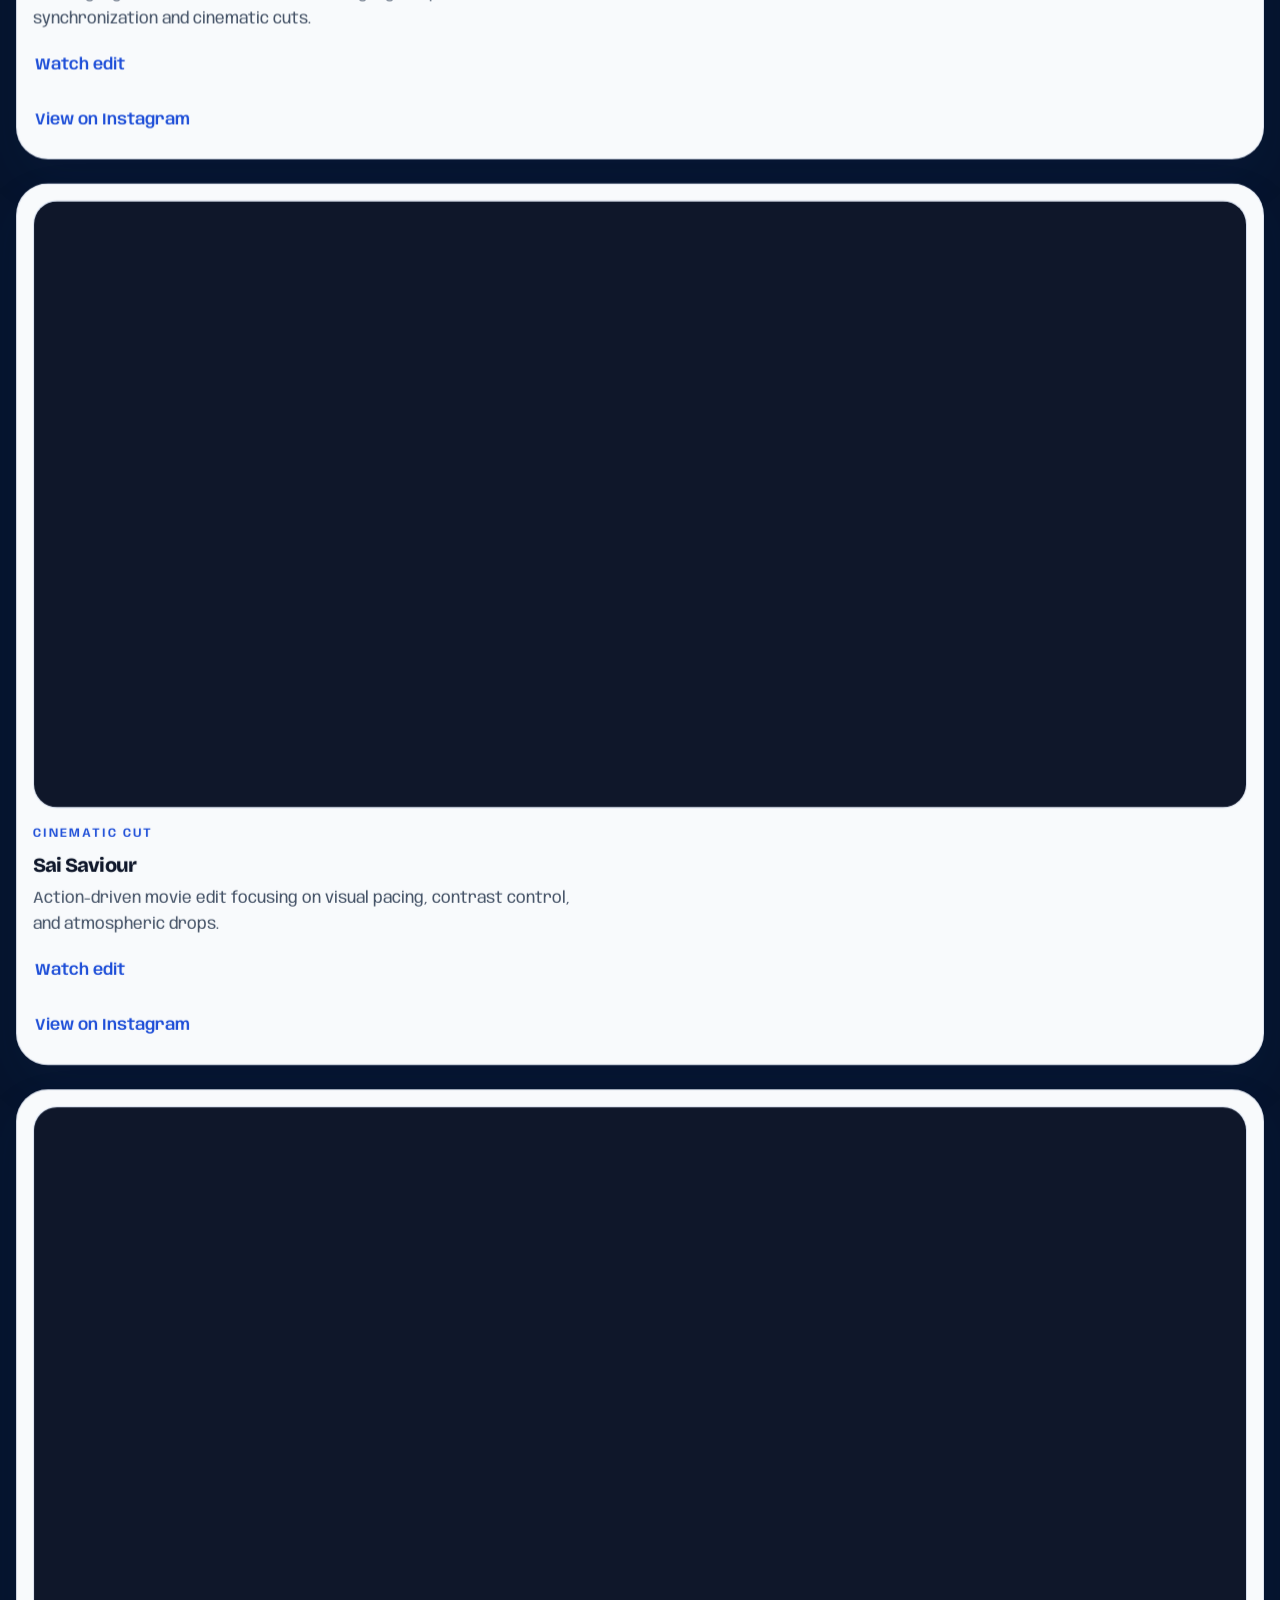
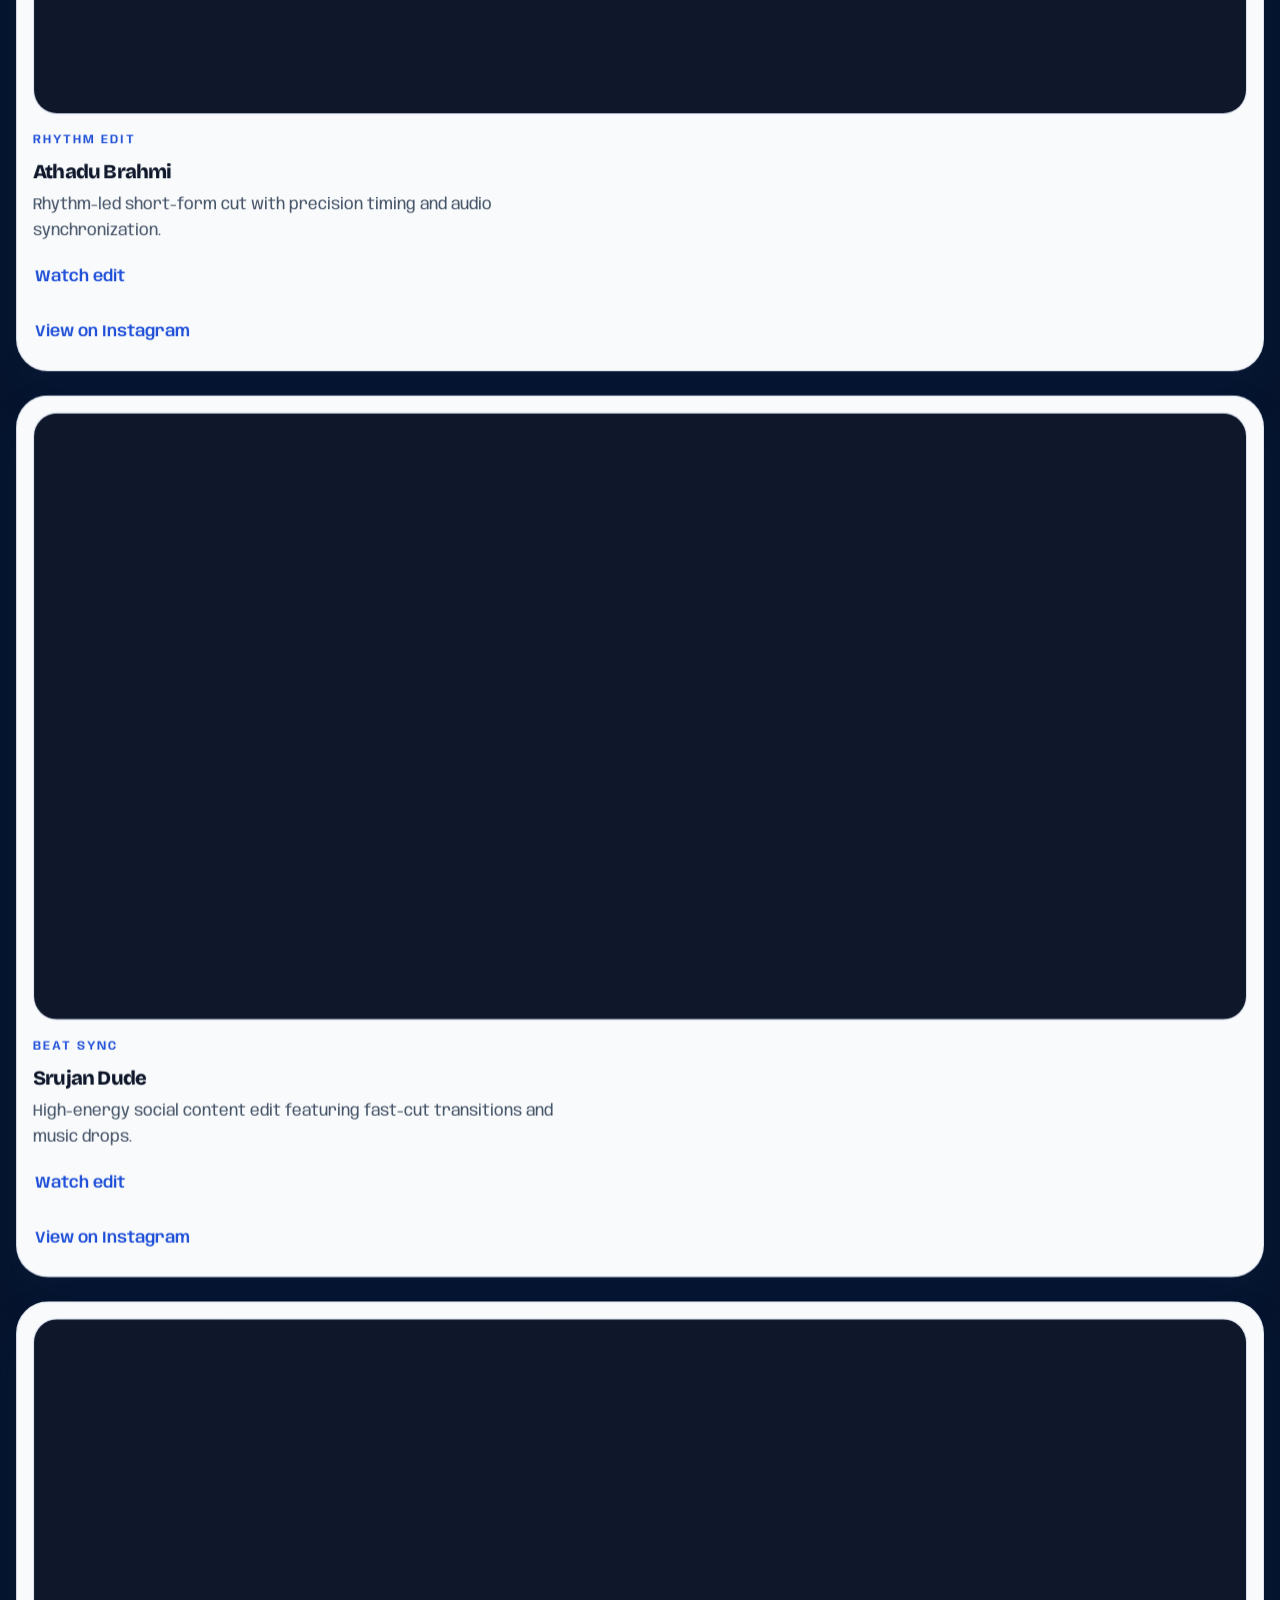
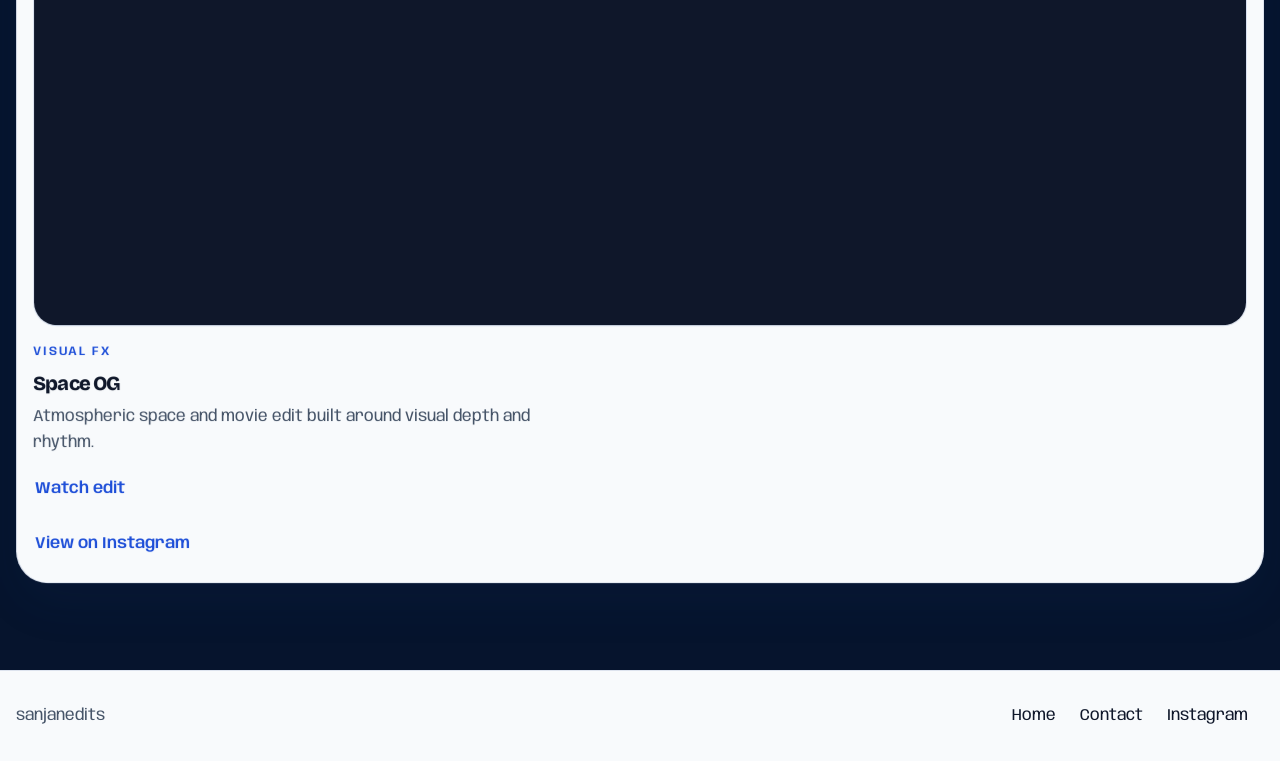
==== commit 83959de2: "Polish portfolio typography and accessibility" ====
--- a/projects.html
+++ b/projects.html
@@ -23,7 +23,12 @@
     <meta property="og:type" content="website">
     <meta property="og:image" content="https://sanjan-github.github.io/Sanjan_Editor_Portfolio/assets/images/icons/social-preview.svg">
     <link rel="icon" href="./favicon.svg" type="image/svg+xml">
-    <link rel="stylesheet" href="https://fonts.googleapis.com/css2?family=Oswald:wght@600;700;800;900&family=Inter:wght@400;500;600;700&family=Plus+Jakarta+Sans:wght@700;800&display=swap">
+    <link rel="preconnect" href="https://fonts.googleapis.com">
+    <link rel="preconnect" href="https://fonts.gstatic.com" crossorigin>
+    <link rel="preconnect" href="https://res.cloudinary.com">
+    <link rel="stylesheet" href="https://fonts.googleapis.com/css2?family=Anybody:ital,wght@0,400;0,500;0,600;0,700;1,400;1,500;1,600;1,700&family=Bricolage+Grotesque:opsz,wght@12..96,400..800&display=swap">
+    <link rel="stylesheet" href="./css/variables.css">
+    <link rel="stylesheet" href="./css/design-system.css">
     <link rel="stylesheet" href="./css/base.css">
     <link rel="stylesheet" href="./css/layout.css">
     <link rel="stylesheet" href="./css/components.css">
--- a/css/variables.css
+++ b/css/variables.css
@@ -0,0 +1,19 @@
+:root {
+    /* Shared tokens preserve the distinct palette of each page. */
+    --color-primary: #1F64FF;
+    --color-secondary: #B7C7DD;
+    --color-bg: #06142D;
+    --color-text: #FFFFFF;
+    --spacing: 1rem;
+    --gap: var(--spacing);
+    --transition: 0.3s ease;
+
+    --font-base: 16px;
+    --h1: 2.5rem;
+    --h2: 1.75rem;
+    --h3: 1.25rem;
+    --line-height: 1.6;
+
+    --font-display: "Bricolage Grotesque", sans-serif;
+    --font-body: "Anybody", sans-serif;
+}
--- a/css/design-system.css
+++ b/css/design-system.css
@@ -0,0 +1,26 @@
+button {
+    transition: var(--transition);
+}
+
+body.page {
+    font-size: var(--font-base);
+    line-height: var(--line-height);
+}
+
+body.page h1 {
+    font-size: var(--h1);
+}
+
+body.page h2 {
+    font-size: var(--h2);
+}
+
+body.page h3 {
+    font-size: var(--h3);
+}
+
+@media (prefers-reduced-motion: reduce) {
+    button {
+        transition: none;
+    }
+}
--- a/css/base.css
+++ b/css/base.css
@@ -72,9 +72,6 @@
         --color-text-secondary: #475569;
         --color-accent-soft: rgba(29, 78, 216, 0.1);
         --color-overlay: rgba(255, 255, 255, 0.92);
-
-        --font-display: "Oswald", "Plus Jakarta Sans", sans-serif;
-        --font-body: "Inter", "Segoe UI", sans-serif;
 
         --space-1: 0.25rem;
         --space-2: 0.5rem;
@@ -112,8 +109,8 @@
         background: transparent;
         color: var(--color-text-primary);
         font-family: var(--font-body);
-        font-size: 1rem;
-        line-height: 1.6;
+        font-size: var(--font-base);
+        line-height: var(--line-height);
         -webkit-font-smoothing: antialiased;
         text-rendering: optimizeLegibility;
     }
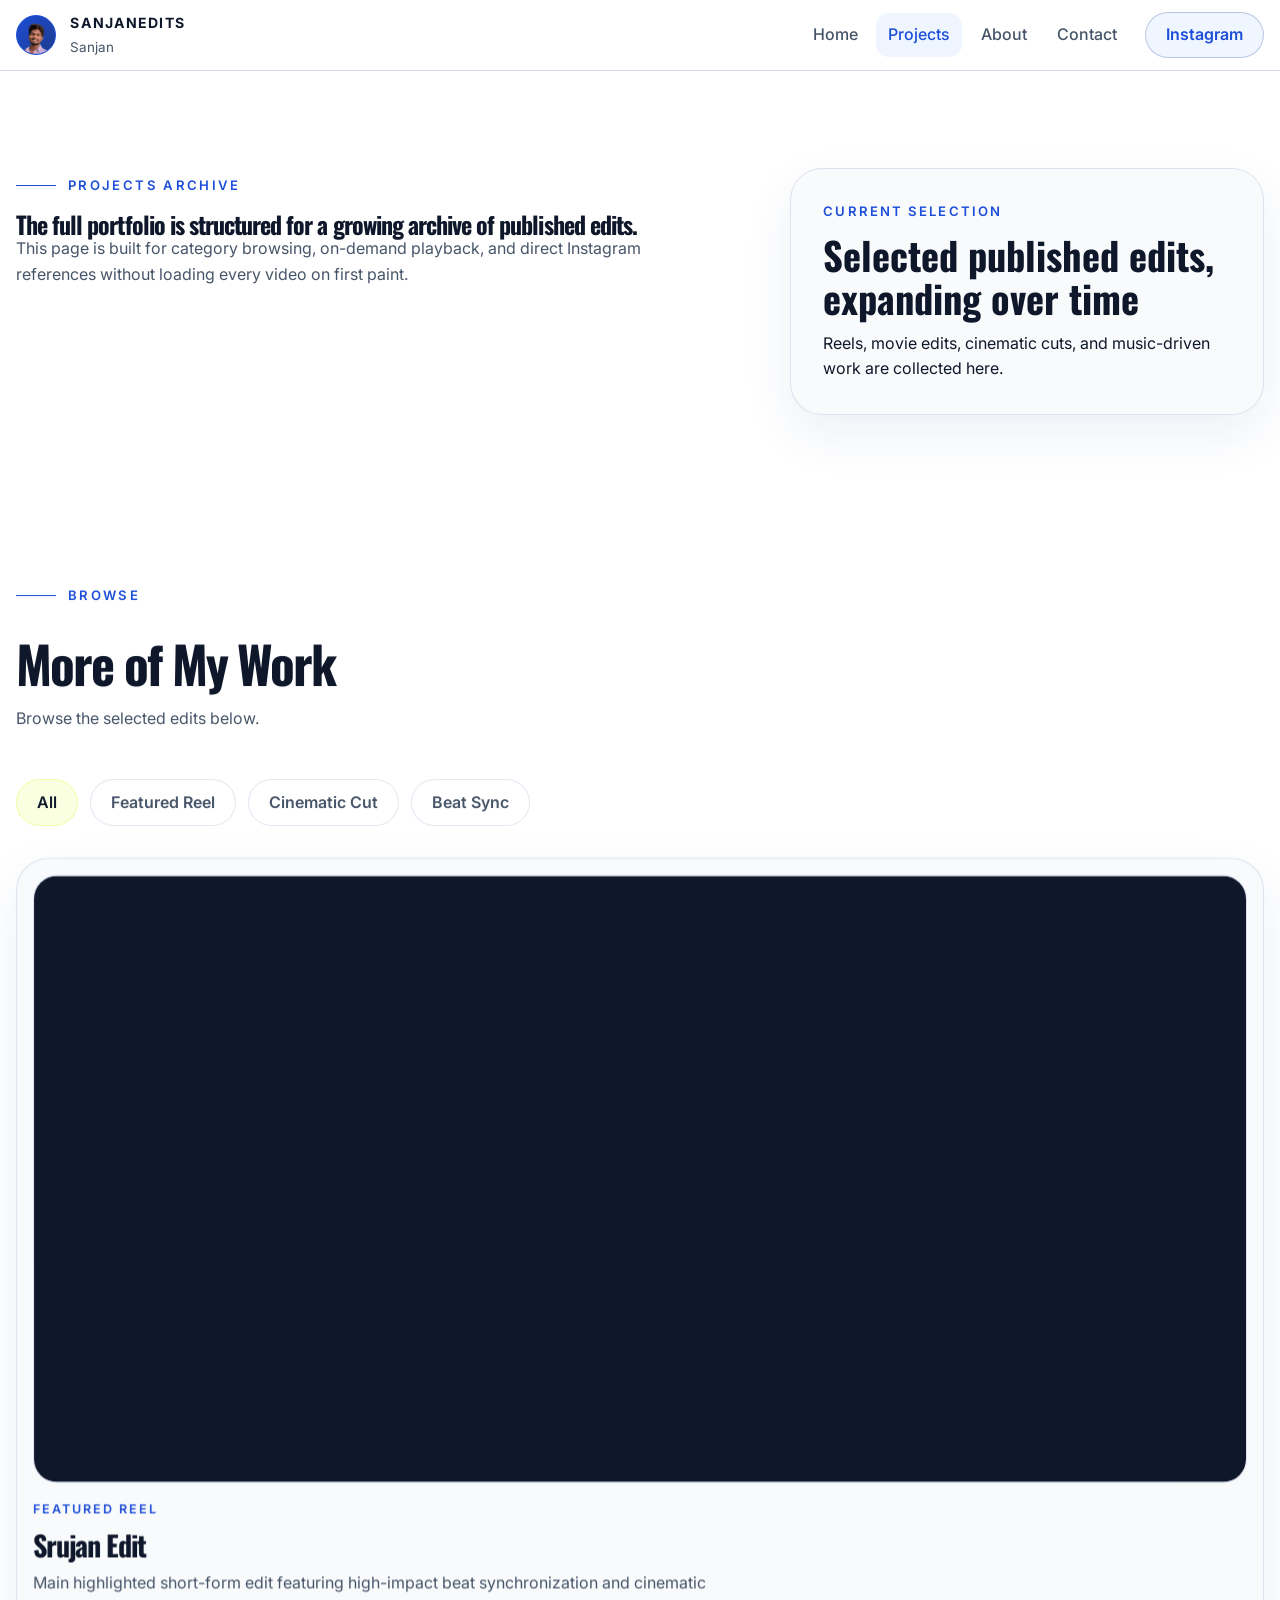
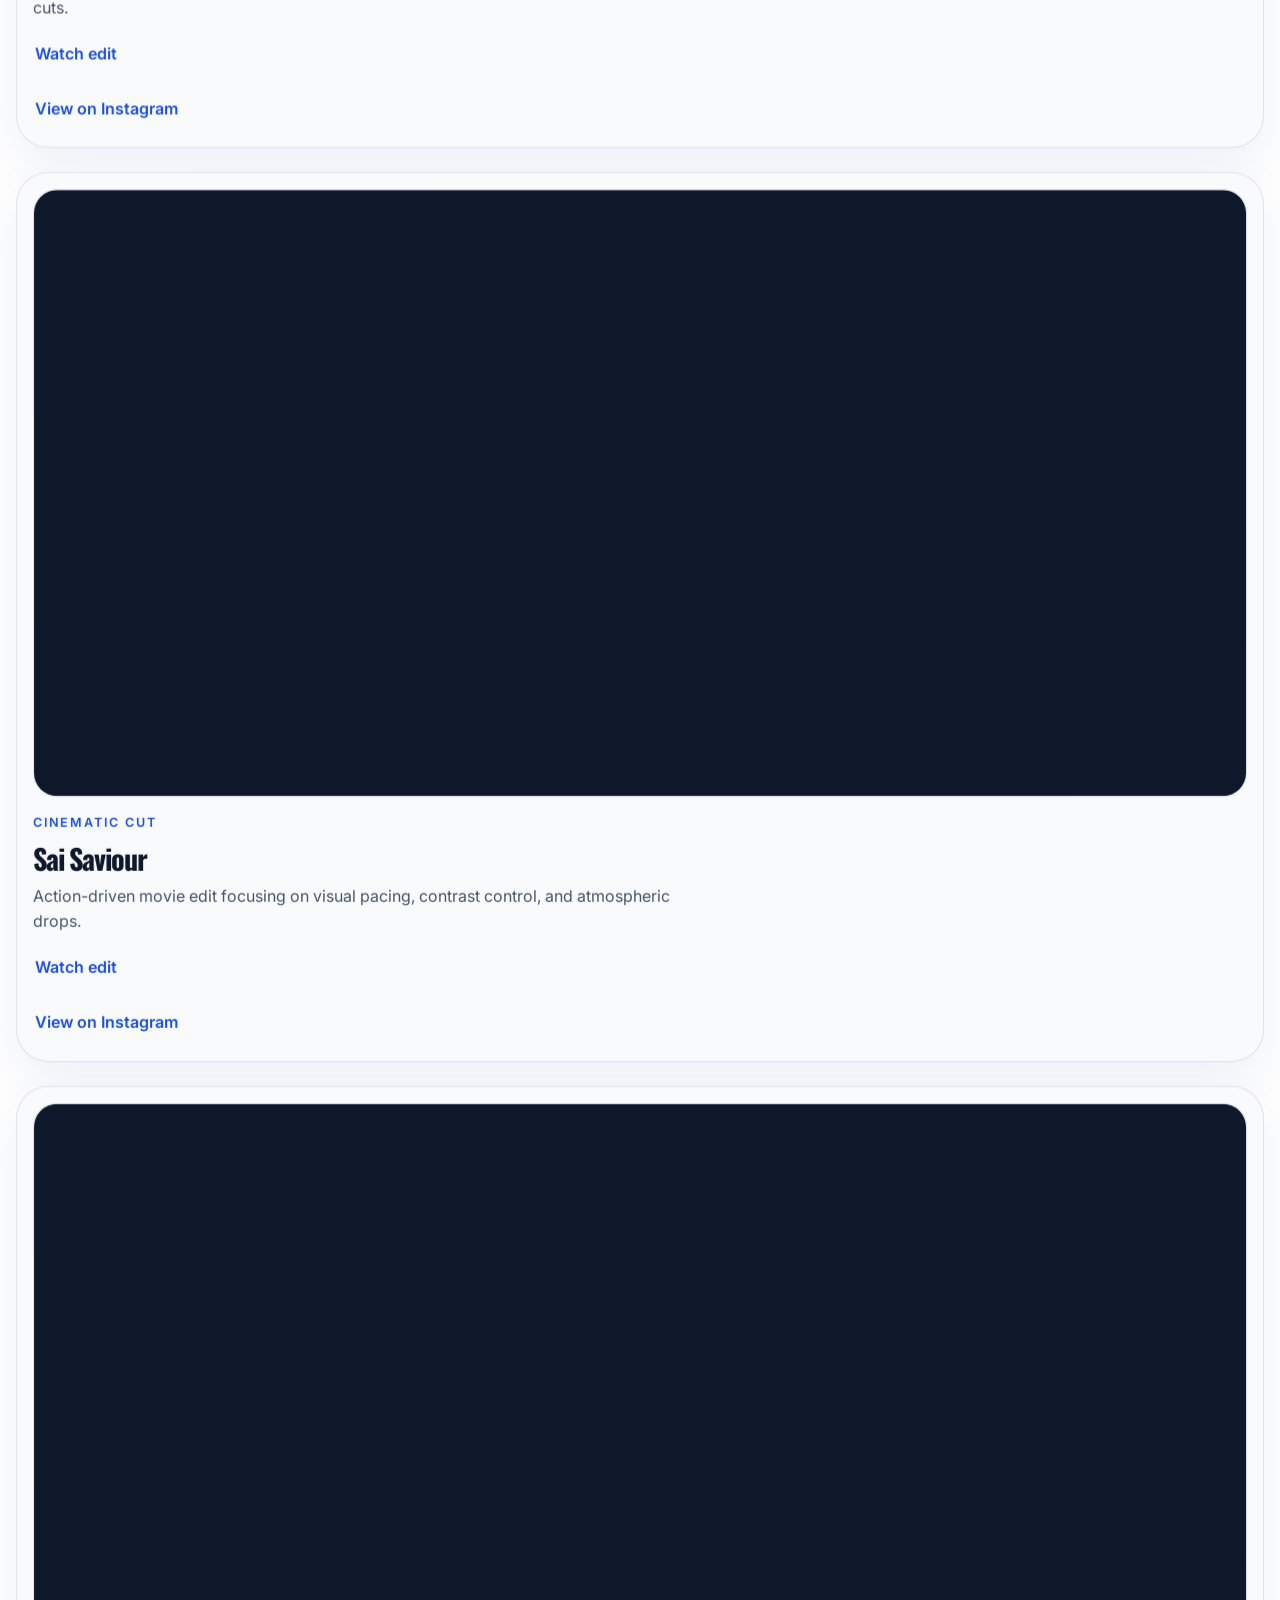
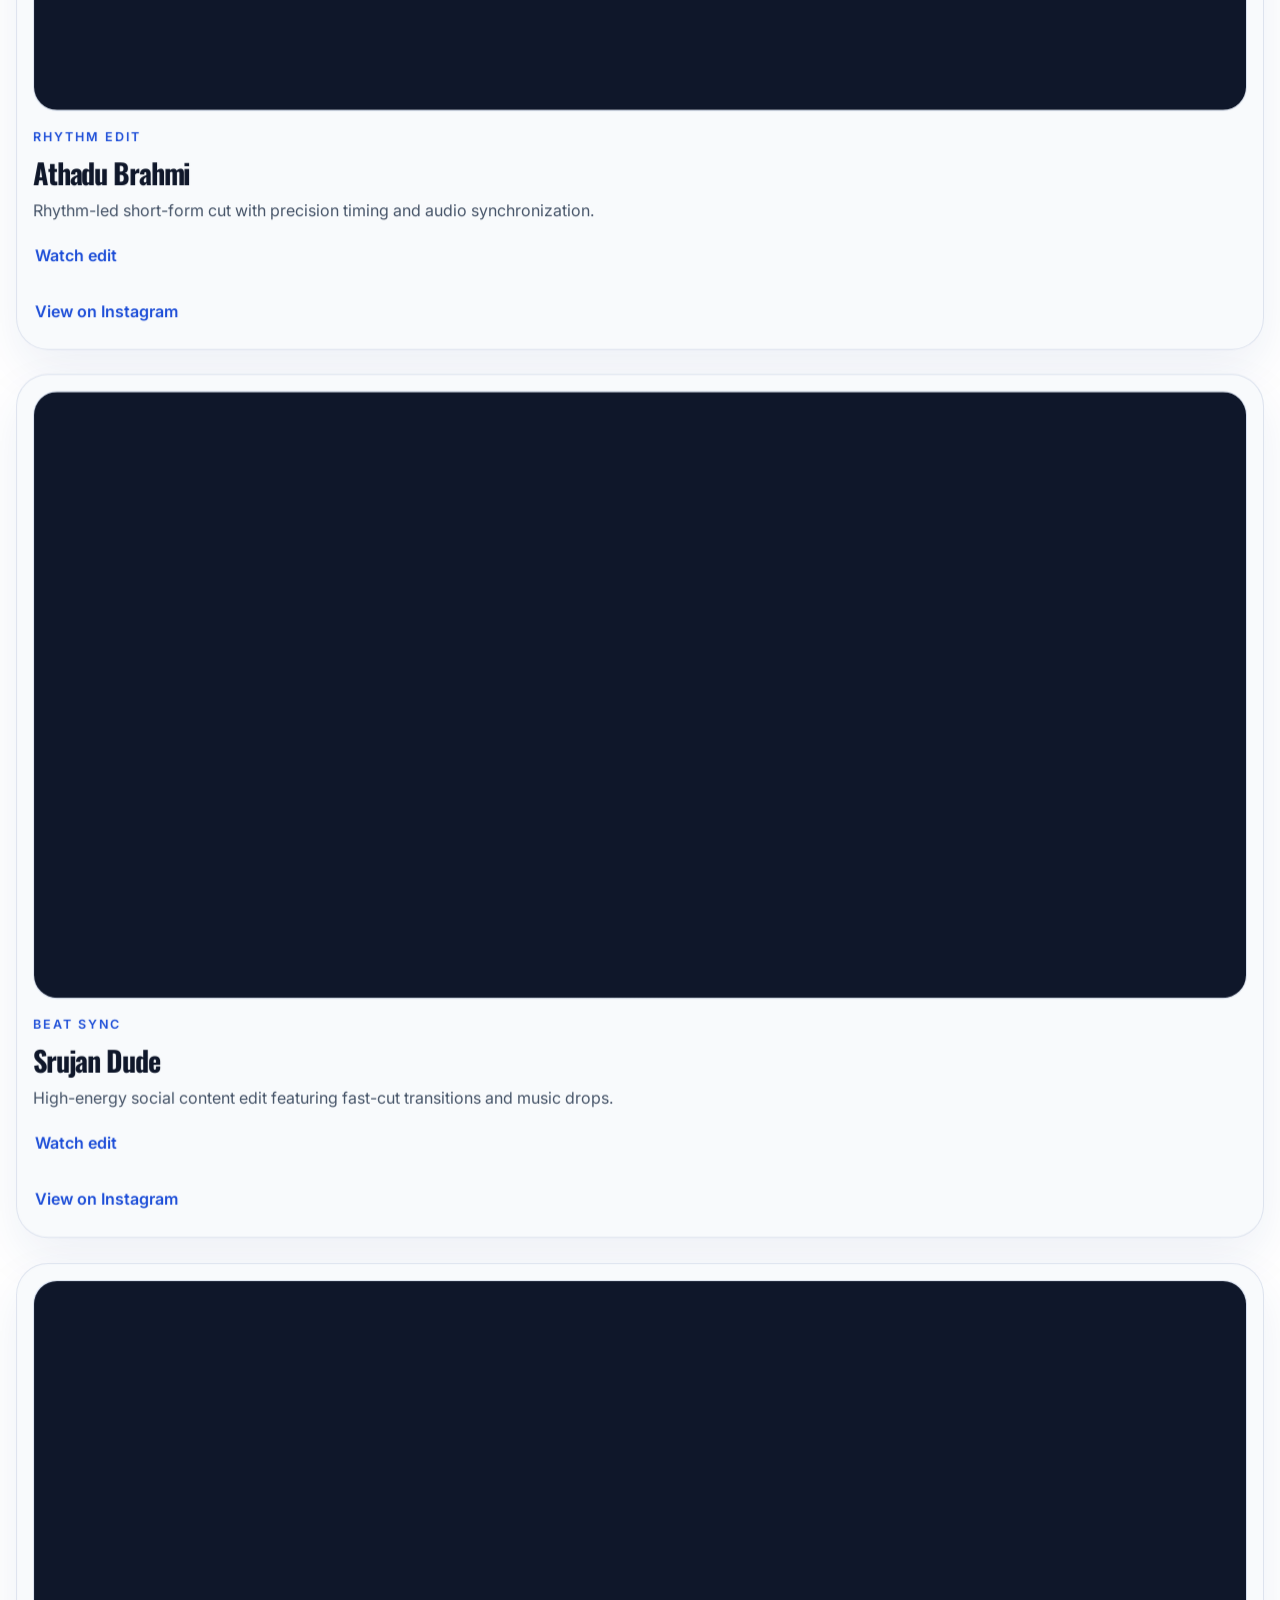
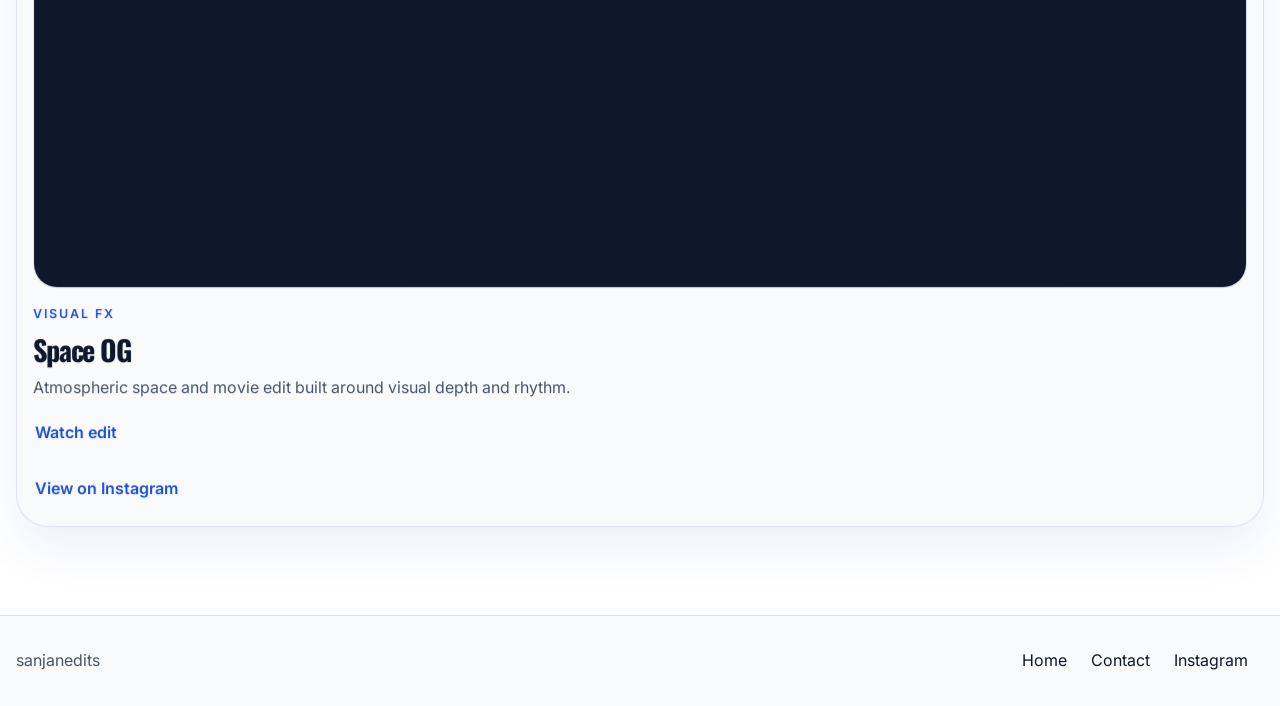
==== commit 53159107: "Revert "Polish portfolio typography and accessibility" This reverts commit 83959de24be9bd9fa5e8940d5" ====
--- a/projects.html
+++ b/projects.html
@@ -23,12 +23,7 @@
     <meta property="og:type" content="website">
     <meta property="og:image" content="https://sanjan-github.github.io/Sanjan_Editor_Portfolio/assets/images/icons/social-preview.svg">
     <link rel="icon" href="./favicon.svg" type="image/svg+xml">
-    <link rel="preconnect" href="https://fonts.googleapis.com">
-    <link rel="preconnect" href="https://fonts.gstatic.com" crossorigin>
-    <link rel="preconnect" href="https://res.cloudinary.com">
-    <link rel="stylesheet" href="https://fonts.googleapis.com/css2?family=Anybody:ital,wght@0,400;0,500;0,600;0,700;1,400;1,500;1,600;1,700&family=Bricolage+Grotesque:opsz,wght@12..96,400..800&display=swap">
-    <link rel="stylesheet" href="./css/variables.css">
-    <link rel="stylesheet" href="./css/design-system.css">
+    <link rel="stylesheet" href="https://fonts.googleapis.com/css2?family=Oswald:wght@600;700;800;900&family=Inter:wght@400;500;600;700&family=Plus+Jakarta+Sans:wght@700;800&display=swap">
     <link rel="stylesheet" href="./css/base.css">
     <link rel="stylesheet" href="./css/layout.css">
     <link rel="stylesheet" href="./css/components.css">
--- a/css/base.css
+++ b/css/base.css
@@ -72,6 +72,9 @@
         --color-text-secondary: #475569;
         --color-accent-soft: rgba(29, 78, 216, 0.1);
         --color-overlay: rgba(255, 255, 255, 0.92);
+
+        --font-display: "Oswald", "Plus Jakarta Sans", sans-serif;
+        --font-body: "Inter", "Segoe UI", sans-serif;
 
         --space-1: 0.25rem;
         --space-2: 0.5rem;
@@ -109,8 +112,8 @@
         background: transparent;
         color: var(--color-text-primary);
         font-family: var(--font-body);
-        font-size: var(--font-base);
-        line-height: var(--line-height);
+        font-size: 1rem;
+        line-height: 1.6;
         -webkit-font-smoothing: antialiased;
         text-rendering: optimizeLegibility;
     }
